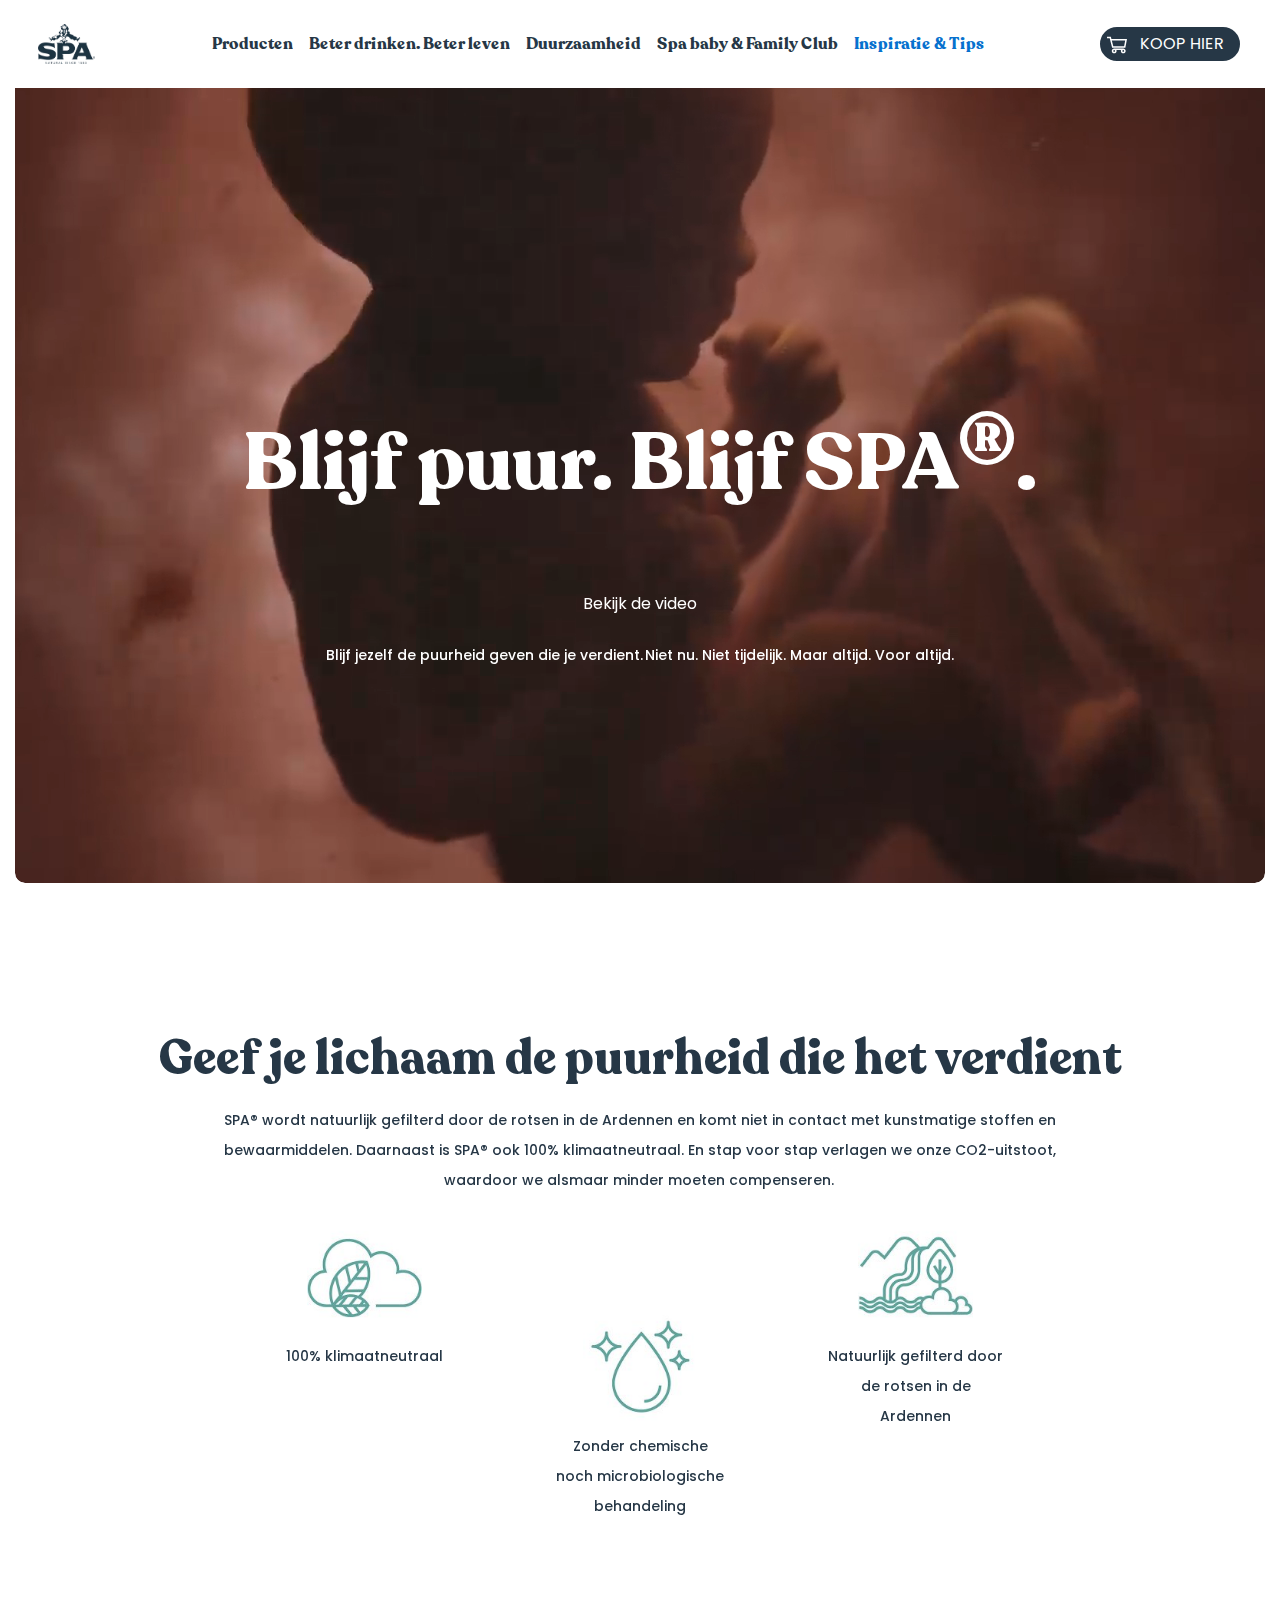
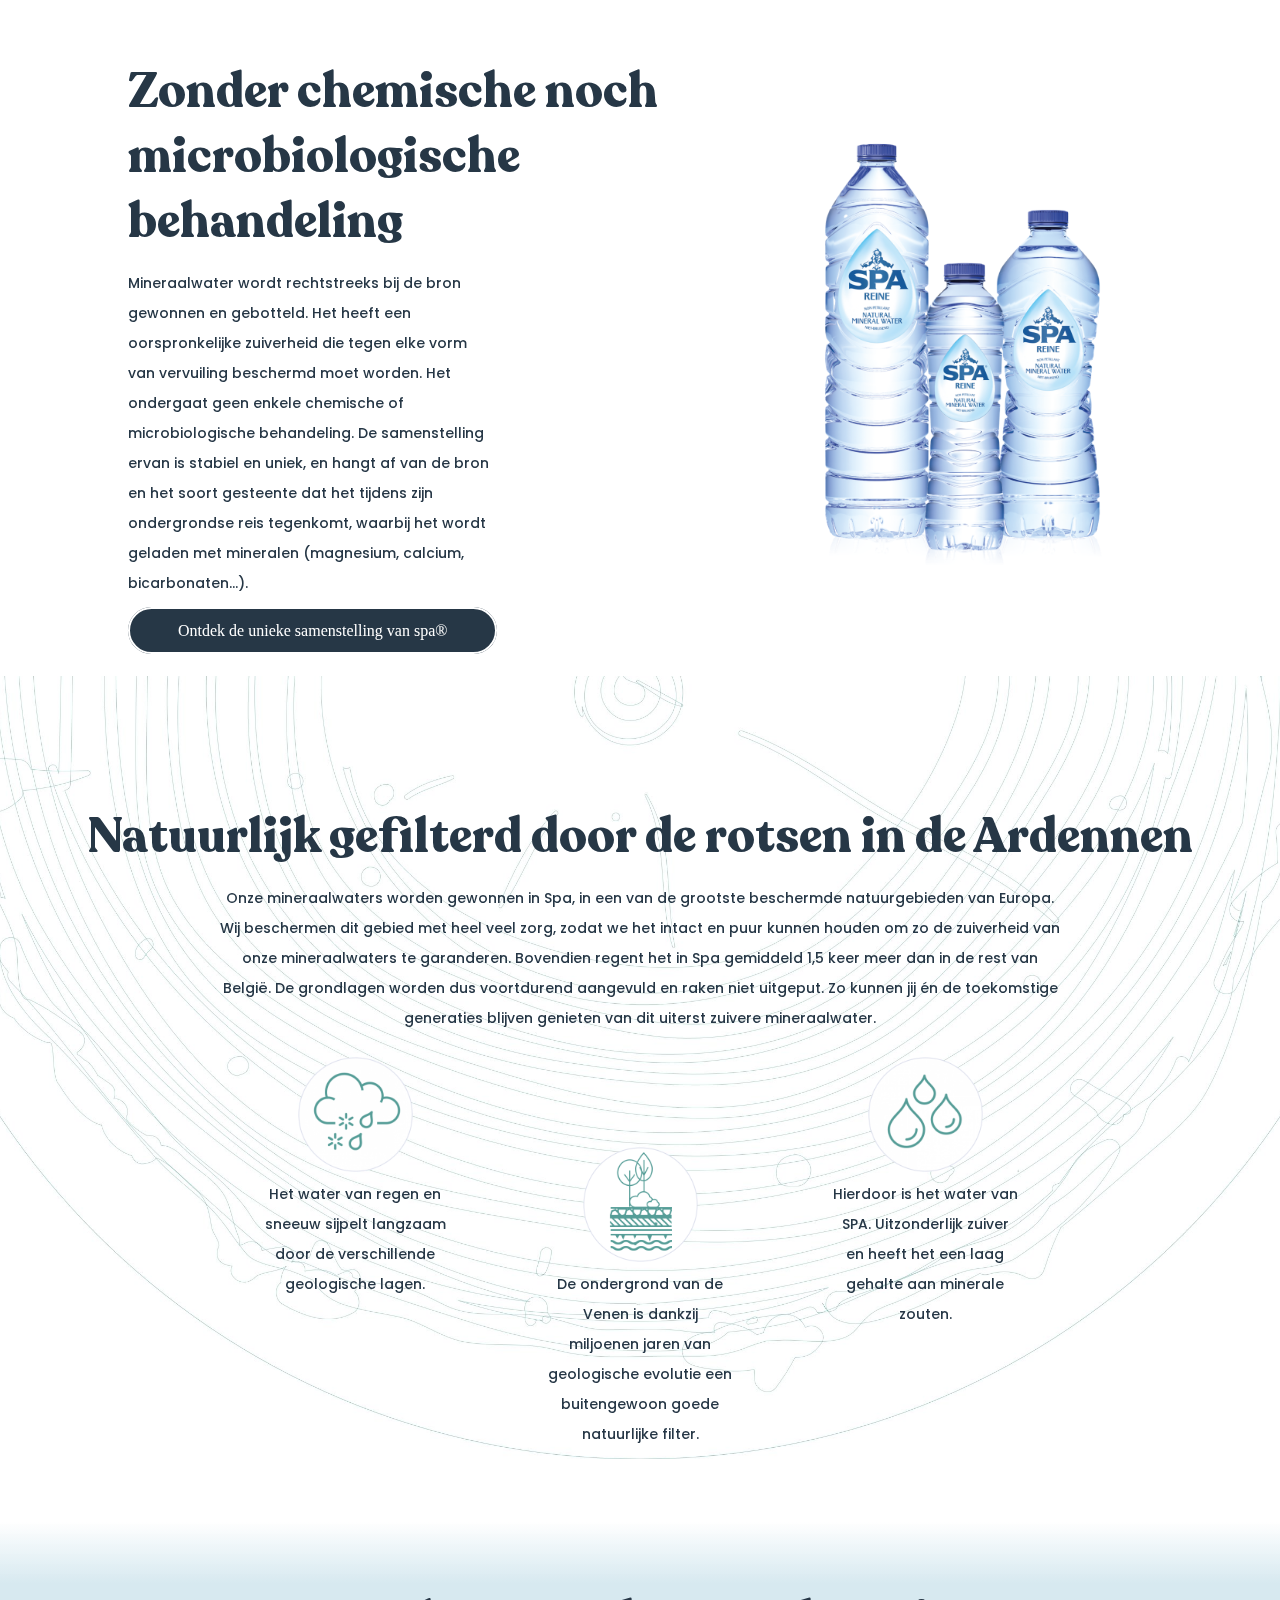
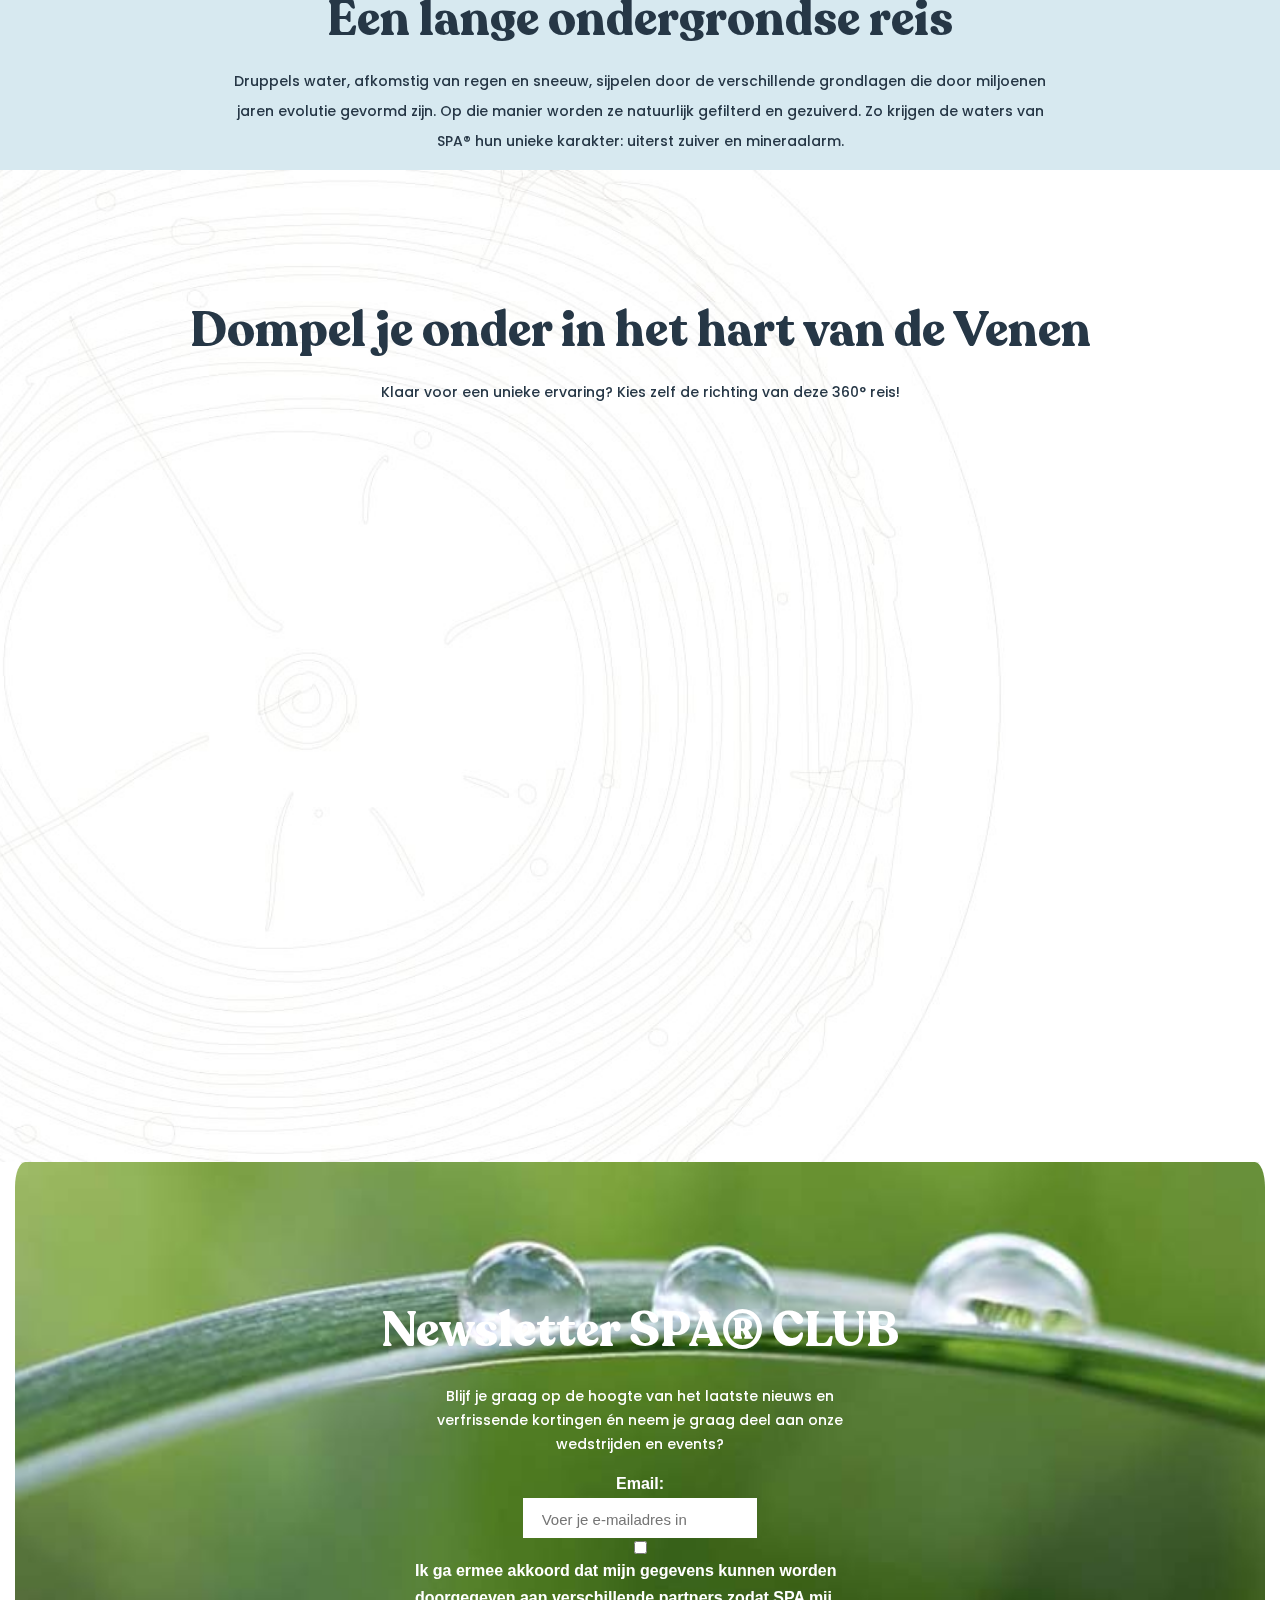
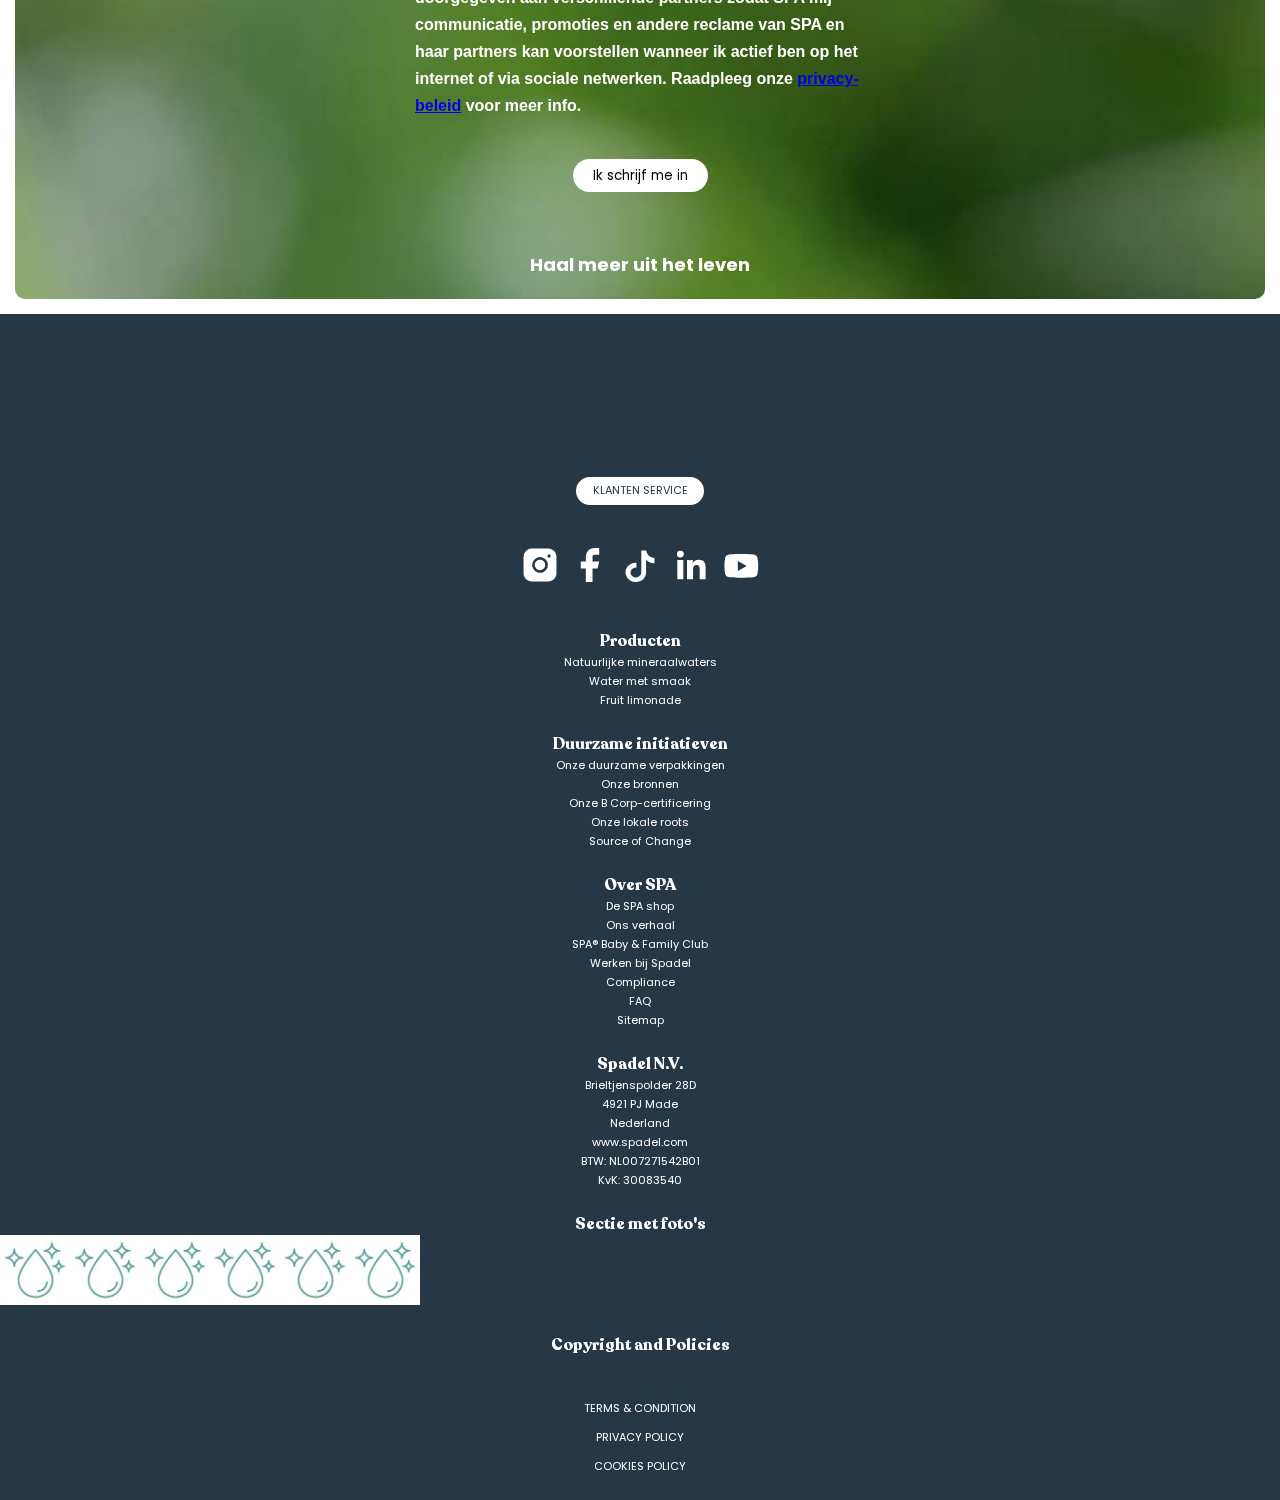
==== inspiratie.html @ 1fb6c821 "vxv" ====
<!DOCTYPE html>
<html lang="nl">
  <head>
    <meta charset="UTF-8" />
    <meta name="author" content="Randi Berkelaar" />
    <meta name="viewport" content="width=device-width, initial-scale=1" />
    <title>Spa Inspiratie pagina</title>
    <link href="styles/style.css" rel="stylesheet" />
    <link rel="icon" type="image/svg+xml" href="images/favicon.svg" />
  </head>
  <body>
    <header>
      <!-- het logo -->
      <a href="#">
        <img
          src="images/spa-logo-black-redux-share.png"
          alt="Welkom op de Inspiratie pagina"
        />
      </a>
      <!-- het menu -->
      <nav>
        <button id="menu-toggle" aria-expanded="false">
          <img src="images/Hamburger_icon.svg.png" alt="Menu knop" />
        </button>
        <ul>
          <li><a href="natuurlijke-mineraal-waters.html">Producten</a></li>
          <li><a href="#">Beter drinken. Beter leven</a></li>
          <li><a href="#">Duurzaamheid</a></li>
          <li><a href="#">Spa baby & Family Club</a></li>
          <li><a aria-current="page" href="#">Inspiratie & Tips</a></li>
        </ul>
      </nav>
      <!-- button koop hier -->
      <a href="#">KOOP HIER</a>
    </header>
    <main>
      <!-- hero sectie met video -->
      <!-- chatgpt:"Kun je een hero-sectie maken in HTML met een video op de
      achtergrond, inclusief een titel, een beschrijving en een call-to-action
      knop?" -->
      <section class="hero">
        <div class="hero-content">
          <h1>Blijf puur. Blijf SPA<sup>®</sup>.</h1>
          <p>
            Blijf jezelf de puurheid geven die je verdient. Niet nu. Niet
            tijdelijk. Maar altijd. Voor altijd.
          </p>
          <a href="#meer" class="cta-button">Bekijk de video</a>
        </div>
        <!-- Video met poster fallback -->
        <video
          autoplay
          muted
          loop
          class="background-video"
          poster="images/fallback-image.jpg"
          width="1920"
          height="1080"
        >
          <source src="images/header-desktop-6s-hol.mp4" type="video/mp4" />
          Je browser ondersteunt geen video.
        </video>
        <!-- Picture als fallback wanneer video niet werkt -->
        <picture class="background-image">
          <img
            src="images/team-sanne.jpg"
            alt="Achtergrondafbeelding voor SPA"
          />
        </picture>
      </section>
      <!-- Eerste sectie met 3 figures -->
      <section>
        <h2>Geef je lichaam de puurheid die het verdient</h2>
        <p>
          SPA® wordt natuurlijk gefilterd door de rotsen in de Ardennen en komt
          niet in contact met kunstmatige stoffen en bewaarmiddelen. Daarnaast
          is SPA® ook 100% klimaatneutraal. En stap voor stap verlagen we onze
          CO2-uitstoot, waardoor we alsmaar minder moeten compenseren. ​
        </p>
        <div class="figure-container">
          <figure>
            <a href="#">
              <img src="images/plantwolk.jpeg" alt="100% klimaatneutraal" />
            </a>
            <figcaption>100% klimaatneutraal</figcaption>
          </figure>
          <figure>
            <a href="#Samenstelling-Spa-Water">
              <img
                src="images/druppel.jpeg"
                alt="Zonder chemische noch microbiologische behandeling"
              />
            </a>
            <figcaption>
              Zonder chemische noch microbiologische behandeling
            </figcaption>
          </figure>
          <figure>
            <a href="#Filtereren-informatie">
              <img
                src="images/IETS.jpeg"
                alt="Natuurlijk gefilterd door de rotsen in de Ardennen"
              />
            </a>
            <figcaption>
              Natuurlijk gefilterd door de rotsen in de Ardennen
            </figcaption>
          </figure>
        </div>
      </section>
      <!-- sectie met flesjes spa -->
      <section id="Samenstelling-Spa-Water">
        <article>
          <h2>Zonder chemische noch microbiologische behandeling</h2>
          <p>
            Mineraalwater wordt rechtstreeks bij de bron gewonnen en gebotteld.
            Het heeft een oorspronkelijke zuiverheid die tegen elke vorm van
            vervuiling beschermd moet worden. Het ondergaat geen enkele
            chemische of microbiologische behandeling. De samenstelling ervan is
            stabiel en uniek, en hangt af van de bron en het soort gesteente dat
            het tijdens zijn ondergrondse reis tegenkomt, waarbij het wordt
            geladen met mineralen (magnesium, calcium, bicarbonaten...).
          </p>
          <a>Ontdek de unieke samenstelling van spa®</a>
        </article>
        <img src="images/flesjes.png" alt="3 flesjes spa mineraal water" />
      </section>
      <section id="Filtereren-informatie">
        <h2>Natuurlijk gefilterd door de rotsen in de Ardennen</h2>
        <p>
          Onze mineraalwaters worden gewonnen in Spa, in een van de grootste
          beschermde natuurgebieden van Europa. Wij beschermen dit gebied met
          heel veel zorg, zodat we het intact en puur kunnen houden om zo de
          zuiverheid van onze mineraalwaters te garanderen. Bovendien regent het
          in Spa gemiddeld 1,5 keer meer dan in de rest van België. De
          grondlagen worden dus voortdurend aangevuld en raken niet uitgeput. Zo
          kunnen jij én de toekomstige generaties blijven genieten van dit
          uiterst zuivere mineraalwater.
        </p>
        <div class="figure-container">
          <figure>
            <img
              src="images/rain_62321d090c0c994c8aad468a1794463a.png"
              alt="Het water van regen en sneeuw sijpelt langzaam door de verschillende geologische lagen."
            />
            <figcaption>
              Het water van regen en sneeuw sijpelt langzaam door de
              verschillende geologische lagen.
            </figcaption>
          </figure>
          <figure>
            <img
              src="images/fagnes_62321d090c0c994c8aad468a1794463a.png"
              alt="De ondergrond van de Venen is dankzij miljoenen jaren van geologische evolutie een buitengewoon goede natuurlijke filter."
            />
            <figcaption>
              De ondergrond van de Venen is dankzij miljoenen jaren van
              geologische evolutie een buitengewoon goede natuurlijke filter.
            </figcaption>
          </figure>
          <figure>
            <img
              src="images/3druppels.png"
              alt="Uitzonderlijk zuiver mineraalwater"
            />
            <figcaption>
              Hierdoor is het water van SPA. Uitzonderlijk zuiver en heeft het
              een laag gehalte aan minerale zouten.
            </figcaption>
          </figure>
        </div>
      </section>
      <!-- lange sectie door de grond -->
      <section>
        <h2>Een lange ondergrondse reis</h2>
        <p>
          Druppels water, afkomstig van regen en sneeuw, sijpelen door de
          verschillende grondlagen die door miljoenen jaren evolutie gevormd
          zijn. Op die manier worden ze natuurlijk gefilterd en gezuiverd. Zo
          krijgen de waters van SPA® hun unieke karakter: uiterst zuiver en
          mineraalarm.
        </p>
      </section>
      <!-- youtube video sectie -->
      <section>
        <h2>Dompel je onder in het hart van de Venen</h2>
        <p>
          Klaar voor een unieke ervaring? Kies zelf de richting van deze 360°
          reis!
        </p>
        <figure>
          <iframe
            width="560"
            height="315"
            src="https://www.youtube.com/embed/DFwaYFNHWhY"
            title="YouTube video player"
            frameborder="0"
            allow="accelerometer; autoplay; clipboard-write; encrypted-media; gyroscope; picture-in-picture"
            allowfullscreen
          >
          </iframe>
        </figure>
      </section>
      <!-- aanmeld formulier sectie -->
      <section>
        <h2>Newsletter SPA® CLUB</h2>
        <p>
          Blijf je graag op de hoogte van het laatste nieuws en verfrissende
          kortingen én neem je graag deel aan onze wedstrijden en events?
        </p>
        <!-- ik heb deze code in chatgpt gezet met de error:Error: The value of the for attribute of the label element must be the ID of a non-hidden form control. -->
        <label for="email">Email:</label>
        <input type="email" id="email" placeholder="Voer je e-mailadres in" />
        <input type="checkbox" id="subscribe" name="subscribe" />
        <label for="subscribe">
          Ik ga ermee akkoord dat mijn gegevens kunnen worden doorgegeven aan
          verschillende partners zodat SPA mij communicatie, promoties en andere
          reclame van SPA en haar partners kan voorstellen wanneer ik actief ben
          op het internet of via sociale netwerken. Raadpleeg onze
          <a href="privacy-policy-link">privacy-beleid</a> voor meer info.
        </label>
        <button>Ik schrijf me in</button>
        <p>Haal meer uit het leven</p>
      </section>
    </main>
    <footer>
      <a href="">KLANTEN SERVICE</a>
      <nav>
        <ul>
          <li>
            <a href=""
              ><svg
                xmlns="http://www.w3.org/2000/svg"
                fill="none"
                viewBox="0 0 19 19"
              >
                <path
                  fill="currentColor"
                  fill-rule="evenodd"
                  d="M12.629 3.25h-6.25a3.125 3.125 0 0 0-3.125 3.125v6.25c0 1.726 1.399 3.125 3.125 3.125h6.25c1.726 0 3.125-1.4 3.125-3.125v-6.25c0-1.726-1.4-3.125-3.125-3.125ZM9.822 7.496a1.999 1.999 0 1 0-.586 3.954 1.999 1.999 0 0 0 .586-3.954ZM8.147 6.81a3.001 3.001 0 1 1 2.764 5.328A3.001 3.001 0 0 1 8.147 6.81Zm4.794-1.394a.648.648 0 0 0 0 1.295h.007a.648.648 0 0 0 0-1.295h-.007Z"
                  clip-rule="evenodd"
                ></path></svg
            ></a>
          </li>
          <li>
            <a href=""
              ><svg
                xmlns="http://www.w3.org/2000/svg"
                fill="none"
                viewBox="0 0 19 19"
              >
                <path
                  fill="currentColor"
                  d="M13 3h-1.91c-.843 0-1.652.342-2.249.952a3.286 3.286 0 0 0-.932 2.298V8.2H6v2.6h1.91V16h2.544v-5.2h1.91L13 8.2h-2.546V6.25c0-.172.068-.338.187-.46a.63.63 0 0 1 .45-.19H13V3Z"
                ></path></svg
            ></a>
          </li>
          <li>
            <a href=""
              ><svg
                xmlns="http://www.w3.org/2000/svg"
                fill="none"
                viewBox="0 0 19 19"
              >
                <path
                  fill="currentColor"
                  d="M11.832 4c.343 1.652 1.392 2.598 3.167 2.856V8.84c-1.302.07-2.326-.39-3.178-1.416v4.901a3.52 3.52 0 0 1-.996 2.454 4.006 4.006 0 0 1-2.497 1.196 4.112 4.112 0 0 1-2.712-.677 3.64 3.64 0 0 1-1.527-2.2c-.525-2.224 1.34-4.408 3.767-4.41.093 0 .187.017.288.026v1.743c-.193.017-.382.022-.566.053a2.019 2.019 0 0 0-1.262.71 1.773 1.773 0 0 0-.394 1.326c.055.473.302.909.69 1.217a2.08 2.08 0 0 0 1.395.44c1.083-.04 1.956-.821 1.97-1.811.023-1.71.02-3.421.024-5.132v-3.26L11.831 4Z"
                ></path></svg
            ></a>
          </li>
          <li>
            <a href=""
              ><svg
                xmlns="http://www.w3.org/2000/svg"
                fill="none"
                viewBox="0 0 19 19"
              >
                <g fill="currentColor" clip-path="url(#a)">
                  <path
                    d="M10.575 8.639c.114-.145.21-.291.328-.416.452-.476 1.02-.712 1.667-.752.495-.04.992.032 1.456.21.637.256 1.023.74 1.232 1.382.178.548.23 1.115.234 1.685.007 1.367.004 2.735.004 4.103 0 .146 0 .147-.141.147h-2.027c-.144 0-.145 0-.145-.143 0-1.3 0-2.601-.005-3.902a2.262 2.262 0 0 0-.143-.817c-.134-.342-.374-.558-.738-.622a1.51 1.51 0 0 0-.948.115c-.354.175-.529.489-.598.858-.054.279-.082.562-.085.847-.008 1.172 0 2.346 0 3.52 0 .143 0 .144-.143.144H8.506c-.134 0-.135 0-.135-.131v-7.09c0-.099.024-.136.13-.132.65.005 1.298.005 1.947 0 .103 0 .13.034.13.132-.006.254 0 .509 0 .764-.008.029-.005.06-.003.098ZM6.975 11.332v3.51c0 .155 0 .156-.152.156H4.808c-.1 0-.131-.027-.131-.131.002-2.367.002-4.734 0-7.1 0-.104.031-.131.13-.131.672.003 1.344 0 2.016 0 .15 0 .15 0 .15.148l.002 3.548ZM5.828 6.673a1.33 1.33 0 0 1-1.226-.829 1.34 1.34 0 0 1 .971-1.818 1.329 1.329 0 0 1 1.367.564c.147.22.226.477.227.74.004.775-.611 1.337-1.34 1.343Z"
                  ></path>
                </g>
                <defs>
                  <clipPath id="a">
                    <path
                      fill="currentColor"
                      d="M0 0h11v11H0z"
                      transform="translate(4.5 4)"
                    ></path>
                  </clipPath>
                </defs></svg
            ></a>
          </li>
          <li>
            <a href=""
              ><svg
                xmlns="http://www.w3.org/2000/svg"
                fill="none"
                viewBox="0 0 19 19"
              >
                <path
                  fill="currentColor"
                  fill-rule="evenodd"
                  d="M15.738 6.01c.199.204.34.458.41.735.184 1.026.274 2.067.268 3.11a16.917 16.917 0 0 1-.269 3.062 1.622 1.622 0 0 1-1.131 1.166c-1.004.269-5.017.269-5.017.269s-4.013 0-5.017-.269a1.623 1.623 0 0 1-1.131-1.12 16.919 16.919 0 0 1-.269-3.109 16.916 16.916 0 0 1 .269-3.086 1.622 1.622 0 0 1 1.131-1.166C5.986 5.333 10 5.333 10 5.333s4.013 0 5.017.245c.274.078.524.227.722.432Zm-3.696 3.844-3.354 1.908V7.947l3.354 1.907Z"
                  clip-rule="evenodd"
                ></path></svg
            ></a>
          </li>
        </ul>
      </nav>
      <nav>
        <h3>Producten</h3>
        <ul>
          <li><a href="">Natuurlijke mineraalwaters</a></li>
          <li><a href="">Water met smaak</a></li>
          <li><a href="">Fruit limonade</a></li>
        </ul>
      </nav>
      <nav>
        <h3>Duurzame initiatieven</h3>
        <ul>
          <li><a href="">Onze duurzame verpakkingen</a></li>
          <li><a href="">Onze bronnen</a></li>
          <li><a href="">Onze B Corp-certificering</a></li>
          <li><a href="">Onze lokale roots</a></li>
          <li><a href="">Source of Change</a></li>
        </ul>
      </nav>
      <nav>
        <h3>Over SPA</h3>
        <ul>
          <li><a href="">De SPA shop</a></li>
          <li><a href="">Ons verhaal</a></li>
          <li><a href="">SPA® Baby & Family Club</a></li>
          <li><a href="">Werken bij Spadel</a></li>
          <li><a href="">Compliance</a></li>
          <li><a href="">FAQ</a></li>
          <li><a href="">Sitemap</a></li>
        </ul>
      </nav>
      <nav>
        <h3>Spadel N.V.</h3>
        <ul>
          <li><a href="">Brieltjenspolder 28D</a></li>
          <li><a href="">4921 PJ Made</a></li>
          <li><a href="">Nederland</a></li>
          <li><a href="">www.spadel.com</a></li>
          <li><a href="">BTW: NL007271542B01</a></li>
          <li><a href="">KvK: 30083540</a></li>
        </ul>
      </nav>
      <!-- eerste witte sectie met foto's -->
      <section>
        <h3>Sectie met foto's</h3>
        <nav>
          <ul>
            <li>
              <a href=""><img src="images/druppel.jpeg" alt="" /></a>
            </li>
            <li>
              <a href=""><img src="images/druppel.jpeg" alt="" /></a>
            </li>
            <li>
              <a href=""><img src="images/druppel.jpeg" alt="" /></a>
            </li>
            <li>
              <a href=""><img src="images/druppel.jpeg" alt="" /></a>
            </li>
            <li>
              <a href=""><img src="images/druppel.jpeg" alt="" /></a>
            </li>
            <li>
              <a href=""><img src="images/druppel.jpeg" alt="" /></a>
            </li>
          </ul>
        </nav>
      </section>
      <!-- copyright sectie -->
      <!-- chatgpt:"Kun je een eenvoudige footer-sectie maken voor copyrightinformatie, inclusief links naar de algemene voorwaarden, het privacybeleid en het cookiebeleid?" -->
      <section>
        <h3>Copyright and Policies</h3>
        <small>
          &copy; SPA 2024
          <a href="https://www.jouwwebsite.nl" title="Ga naar de website"></a>

          <a href="https://www.jouwwebsite.nl/privacy" title="Privacybeleid"
            >TERMS & CONDITION</a
          >
          <a
            href="https://www.jouwwebsite.nl/algemene-voorwaarden"
            title="Algemene voorwaarden"
            >PRIVACY POLICY</a
          >
          <a
            href="https://www.jouwwebsite.nl/algemene-voorwaarden"
            title="Algemene voorwaarden"
            >COOKIES POLICY</a
          >
        </small>
      </section>
    </footer>
    <script defer src="scripts/script.js"></script>
  </body>
</html>
---- styles/style.css ----
@import url('https://fonts.googleapis.com/css2?family=Poppins:wght@100;500&display=swap');

/* chatgpt:"Kun je een voorbeeld geven van een @font-face CSS-regel voor het inladen van een lettertype genaamd 'Recoleta' vanuit een woff2-bestand?" */
@font-face {
  font-family: 'Recoleta';
  src: url('../fonts/Recoleta-Bold.woff2') format('woff');
  font-weight: normal;
  font-style: normal;
}
    
*, *::after, *::before {
  box-sizing:border-box;  
}

button:not(disabled) {
  cursor:pointer;
}

/*********************/
/* CUSTOM PROPERTIES */
/*********************/
:root {
  --standaard-lichte-achtergrond:#fff;
  --secundaire-donkere-achtergrond:#263746;

  --standaard-donkere-tekst-kleur:#263746;
  --secundaire-lichte-tekst-kleur:#fff;

  --standaard-button-kleur: #263746;
  --standaard-button-accent-kleur: #fff;
}



/********************/
/* ALGEMENE STIJLEN */
/********************/
body {
  margin:0;
  background-color:var(--standaard-lichte-achtergrond);
  overflow-x: hidden;
  color:var(--standaard-donkere-tekst-kleur);
}


/******************************************************/
/* styling voor de small-screen versie van de website */
/******************************************************/
/* jouw code */


/* headings */
h1 {
  color: var(--secundaire-lichte-tekst-kleur);
  font-size: 2.125rem;
  font-family: 'Recoleta', sans-serif;
}

h2 {
  color: var(--standaard-donkere-tekst-kleur);
  font-size: 2.125rem;
  font-family: 'Recoleta', sans-serif;
  margin: 0;
  text-align: left;
}

h3 {
  color: var(--secundaire-lichte-tekst-kleur);
  font-size: 1rem;
  font-family: 'Recoleta', sans-serif;
  margin: 0;
}

/* body tekst */
p {
  font-size: 0.875em;
  font-family: "Poppins", sans-serif;
  font-weight: 500;
  font-style: normal;
  line-height: 2.142857142857143;
  text-align: left;
}

/* secties */
main section {
  display: flex;
  align-items: center;
  flex-direction: column;
  text-align: center;
  padding: 10% 3% 0 3%;
}

/* secties met 3 figures */
/* chatgpt:"Hoe kan ik een sectie met drie figuren in CSS opmaken waarbij de tekst en afbeelding gecentreerd zijn, en de tekst onder de afbeelding staat?" */
figure {
  justify-content: center;/* Horizontaal centreren */
  align-items: center;/* Verticaal centreren */
  flex-direction: column;/* Stapelt items verticaal (voor figcaption en img) */
  height: 100%;/* Als je wilt dat de figuur de volledige hoogte krijgt */
  text-align: center;/* Zorgt ervoor dat tekst gecentreerd is */
  font-family: "Poppins", sans-serif;
  font-weight: 500;
  font-style: normal;
}

figcaption {
  max-width: 185px;
  font-size: .875em;
  line-height: 2.142857142857143;
}

/* Geef je lichaam de puurheid die het verdient */
main section:nth-of-type(2) {
  text-align: left;
}

/* sectie met fles spa  */
main section:nth-of-type(3) {
  text-align: left;
  padding-bottom: 2%;
}

/* spa water foto */
main section:nth-of-type(3) img {
  width: 450px;
  max-width: 100%;
  order: -1;
  overflow-x: hidden;
}

/* samenstelling button */
main section:nth-of-type(3) a {
  /* font-family: "Poppins", sans-serif; */
  border-radius: 30px;
  border: 2px solid #fff;
  color: var(--standaard-lichte-achtergrond);
  line-height: 38px;
  padding: .8em 0;

  padding-left: 3em;
  max-width: 100%;
  padding-right: 3em;
  background-color: var(--standaard-button-kleur);

  -webkit-text-decoration: none;
  text-decoration: none;
}

main section:nth-of-type(3) a:hover {
  cursor: pointer;
  background-color: var(--standaard-button-accent-kleur);
  border: 2px solid var(--standaard-button-kleur);
  color: var(--standaard-button-kleur);
}

/* Natuurlijk gefilterd door de rotsen in de Ardennen */
main section:nth-of-type(4) {
  background-image: url('../images/back-voyage_eea4e34a800277d6a0b277089f368451.jpeg');
  background-size: cover;
  background-position: center;
  background-repeat: no-repeat;
}

/* een lange ondergrondse reis */
main section:nth-of-type(5) {
  background: linear-gradient(180deg, rgba(125, 185, 232, 0) 0, rgba(198, 224, 238, 0) 20%, #d7e9f0 40%);
}

/* formulier sectie */
/* chatgpt:"Kun je een CSS-stijl maken voor de zevende sectie van een formulier met een achtergrondafbeelding, afgeronde hoeken en een gekleurde tekst?" */
main section:nth-of-type(7) {
  color: var(--secundaire-lichte-tekst-kleur);
  line-height: 1.692307692307692;
  background-image: url(../images/newsletter-mob.jpg);
  background-size: cover;
  background-repeat: no-repeat;
  border-radius: 25px;
  border-left: 15px solid var(--standaard-button-accent-kleur);
  border-right: 15px solid var(--standaard-button-accent-kleur);
  border-bottom: 15px solid var(--standaard-button-accent-kleur);
}

main section:nth-of-type(7) h2 {
  color: var(--secundaire-lichte-tekst-kleur);
  text-align: center;
}

main section:nth-of-type(7) p {
  text-align: center;
  line-height: 1.692307692307692;
}

/* haal meer uit het leven */
main section:nth-of-type(7) p:last-of-type {
  font-size: 1.125rem;
  font-weight: bold;
}

/* vul email in inputveld */
input:first-of-type {
  width: 90%;
  padding: 4px 19px 0;
  background: var(--secundaire-lichte-tekst-kleur);
  border: 0;
  outline: 0;
  min-height: 40px;
  font-family: PoppinsMedium,arial,sans-serif;
  font-size: 15px;
  font-size: .9375rem;
  line-height: 1.666666666666667;
}

/* label tekst */
label {
  font-family: PoppinsMedium,arial,sans-serif;
  font-weight: bold;
  text-align: left;
  max-width: 285px;
}

/* ik schrijf me in button */ 
/* chatgpt:"Kun je me een CSS-stijl geven voor een inschrijfknop die netjes gecentreerd is, een ronde vorm heeft en gebruikmaakt van het lettertype 'Poppins'?" */
button {
  display: inline-flex;
  justify-content: center;/* Horizontaal centreren */
  align-items: center;/* Verticaal centreren */
  width: auto;/* Automatische breedte zodat de knop niet te beperkt is */
  padding: 0.5em 1.5em;/* Padding om ruimte binnen de knop toe te voegen */
  margin-top: 3em;
  margin-bottom: 3em;
  border-radius: 25px;/* Ronde hoeken */
  font-family: "Poppins", sans-serif;
  text-align: center;
  column-gap: 0.25em;/* Ruimte tussen tekst en eventuele iconen */
  
  background-color: var(--secundaire-lichte-tekst-kleur);/* Witte achtergrondkleur */
  color: black;
  border: none;
  
  text-decoration: none;/* Verwijder onderlijning */
  -webkit-text-decoration: none;/* Verwijder onderlijning in Safari */
}

button:hover {
  color: var(--standaard-button-accent-kleur);
  background-color: var(--standaard-button-kleur);
}

/* youtube video sectie achtergrond */
main section:nth-of-type(6) {
  background-image: url('../images/back-360vid_d36e070eea94d75c69dd35b683a3cd26.jpeg');
  background-size: cover;
  background-position: center;
  background-repeat: no-repeat;
  padding-bottom: 5%;
}

/* chatgpt:op mijn mobiele scherm heb ik nu overflow omdat die video te groot is hoe pas ik hem aan voor klein scherm */
main section:nth-of-type(6) figure {
  position: relative;/* Zorgt ervoor dat de container de juiste positie heeft */
  width: 100%;/* Laat de container de volle breedte van de sectie innemen */
  padding-top: 56.25%;/* Dit zorgt voor een aspect ratio van 16:9 (56.25% = 9/16 * 100) */
  overflow: hidden;/* Voorkomt dat de video buiten de container steekt */
  border-radius: 15px;
  margin: 0 auto;/* Centreert de container horizontaal */
}

/* youtube video */
iframe {
  position: absolute;/* Hiermee positioneer je de video binnen de container */
  top: 0;/* Plaatst de video bovenaan de container */
  left: 0;/* Plaatst de video links in de container */
  width: 100%;/* Laat de video de volle breedte van de container innemen */
  height: 100%;/* Laat de video de volle hoogte van de container innemen */
  border-radius: 15px;/* Zorgt voor afgeronde hoeken van de video */
}



/*************/
/* DE HEADER */
/*************/
/* https: //codepen.io/Berkeloeroe/pen/BagEamP ||| Met aanpassingen van chatgpt */
header {
  min-height: 4em;
  height: 88px;
  padding: 0 3%;
  background-color: var(--standaard-lichte-achtergrond);
  line-height: 1;

  display: flex;
  justify-content: space-between;
  align-items: center;

  position: sticky;
  top: 0;
  z-index: 10000000000;
}

/* Voor kleine schermen */
@media (max-width: 65em) {
  header {
    justify-content: space-between;
  }

  /* Logo aan de linkerkant */
  header>a:first-of-type {
    margin-right: auto;/* Zorgt ervoor dat het logo helemaal links staat */
  }

  /* Koop hier link helemaal rechts */
  header>a:last-of-type {
    order: 1;
    margin-right: 1em;/* Zet de "Koop hier" link rechts */
  }

  header nav {
    order: 2;/* Zet de hamburger menu knop rechts van de "Koop hier" link */
  }
}

header a {
  padding: .5em 0;
  color: var(--general-color);
  text-decoration: none;
}

/* huidige pagina link */
a[aria-current="page"] {
  color: #0671CE;
}

/********/
/* LOGO */
/********/
header>a:first-of-type {
  display: grid;
  grid-template-columns: min-content min-content;
  grid-gap: .25em;
  align-items: center;
  font-weight: bold;
}

header>a:first-of-type img {
  height: 40px;
  z-index: 100001;
}

/* button van de docent */
header>a:last-of-type {
    width: 2.5em;
    height: 2.35em;
    display: flex;
    align-items: center;
    background-color: var(--standaard-button-kleur);
    color: var(--standaard-button-accent-kleur);
    border: 2px solid var(--standaard-button-accent-kleur);
    padding-left: 2.1em;
    overflow: hidden;
    border-radius: 1.25em;
  
    background-image: url("../images/shopping-cart-outline-svgrepo-com.svg");
    background-size: 1.25em 1.25em;
    background-repeat: no-repeat;
    background-position: .45em .5em;

    font-family: "Poppins", sans-serif;
    z-index: 100008;
}

header>a:last-of-type:hover {
  background-color: var(--standaard-button-accent-kleur);
  color: var(--standaard-button-kleur);
  border: 2px solid var(--standaard-button-kleur);
  background-image: url("../images/shopping-cart-outline-svgrepo-com\ \(2\).svg");

}

@media (width>40em) {
  header>a:last-of-type {
    width: auto;
    padding: 0 1em 0 2.5em;
  }
}

header>a:last-of-type img {
  width: auto;
  height: 2em;
}

/************/
/* HET MENU */
/************/

/***************/
/* MENU BUTTON */
/***************/
header nav button {
  padding: .5em;
  display: flex;
  align-items: center;
  gap: .25em;
  appearance: none;
  background-color: transparent;
  border: none;
  border-radius: .25em;
  font: inherit;
  text-align: center;
  color: var(--standaard-button-kleur);
  position: relative;
  z-index: 100002;
}

header nav button img {
  height: 1em;
}

nav.toonMenu button {
  content: url("https://assets.codepen.io/274456/ui-icon-cross.svg");
  background-color: var(--standaard-button-kleur);
}

/* deze weet ik niet meer wat hier mee was dus staat uit */
/* nav.toonMenu button img {
  content: url("https://assets.codepen.io/274456/ui-icon-cross.svg");
} */

/*******************/
/* LIJST MET LINKS */
/*******************/
header nav ul {
  margin: 0;
  padding: 6em 1em 0;
  list-style: none;
  display: flex;
  flex-direction: column;
  flex-wrap: wrap;
  align-content: start;
  background: var(--standaard-lichte-achtergrond);
  position: fixed;
  inset: 0;
  translate: -100%;
  z-index: 100000;
}

nav.toonMenu ul {
  translate: 0%;
}

/* deze weet ik niet meer wat hier mee was dus staat uit */
/* nav li {
   flex-basis: 9em;
  flex-grow: 1; 
} */

/************************/
/* EEN LINK IN DE LIJST */
/************************/
header nav a {
  display: flex;
  justify-content: left;
  align-items: center;
  white-space: nowrap;
  height: 4em;
  font-size: 1.25em;
  font-family: 'Recoleta', sans-serif;
}

header nav a img {
  width: auto;
  height: 2em;
}

header nav a.active {
  font-weight: bold;
}

/****************************************************************/
/* styling voor de header als de browser minimaal 38em breed is */
/****************************************************************/
@media (min-width: 65em) {
  header nav {
    order: 0;
  }

  header nav button {
    display: none;
  }

  header nav ul {
    position: static;
    translate: none;
    background: none;
    padding: 0;
    justify-content: center;
    flex-direction: row;
    gap: 1em;
  }

  header nav li {
    flex-basis: auto;
    /* flex-grow: 0; */
  }

  header nav a {
    /* padding: 0.5em 1em; */
    text-align: center;
    white-space: nowrap;
    font-size: 16px;
    /* Voorkom afbreken van tekst */
  }

  header>a:last-of-type {
    flex-direction: column;
  }
}

/****************************************************************/
/* styling voor de header als de browser minimaal 57em breed is */
/****************************************************************/
@media (min-width: 54em) {

  header>a:last-of-type,
  nav a {
    flex-direction: row;
  }
}



/****************************************************************/
/* hero sectie */
/****************************************************************/

.hero {
  margin-top: -90px;
  position: relative;
  height: 100vh;/* Volledige hoogte van het venster */
  overflow: hidden;
  border-radius: 25px 25px 25px 25px;
  border-left: 15px solid var(--standaard-lichte-achtergrond);
  border-right: 15px solid var(--standaard-lichte-achtergrond);
  border-bottom: 15px solid var(--standaard-lichte-achtergrond);
  border-top: 15px solid var(--standaard-lichte-achtergrond);
}

/* Hero-content stijlen */
.hero-content {
  display: flex;
  flex-direction: column;
  position: relative;
  z-index: 1;
  text-align: center;
  color: var(--secundaire-lichte-tekst-kleur);
  top: 50%;
  transform: translateY(-50%);
}

.hero-content h1 {
  order: 1;
  font-size: 2.25rem;
}

.hero-content p {
  order: 3;
  font-size: .875rem;
}

.hero-content .cta-button {
  order: 2;
  margin-top: 10px;
  padding: 10px 20px;
  color: var(--secundaire-lichte-tekst-kleur);
  border: none;
  border-radius: 5px;
  font-size: 1rem;
  cursor: pointer;
  transition: background-color 0.3s ease;
}

/* Video-element */
.background-video {
  position: absolute;
  top: 50%;
  left: 50%;
  width: 100%;
  object-fit: cover;
  transform: translate(-50%, -50%);
  z-index: -1;
}

/* Fallback-afbeelding vult de hele sectie */
.background-image {
  display: none;
  position: absolute;
  top: 0;
  left: 0;
  width: 100%;
  height: 100%;
  object-fit: cover;/* Zorgt ervoor dat de afbeelding de hele sectie vult */
  object-position: center;/* Centreer de afbeelding */
  z-index: -1;
}

/* Class voor wanneer video niet beschikbaar is */
.no-video .background-video {
  display: none;
}

.no-video .background-image {
  display: block;
}

/* Toegankelijkheid en responsiviteit */
button#disable-video {
  margin-top: 15px;
  padding: 10px 20px;
  background-color: var(--primary-color);
  color: white;
  border: none;
  border-radius: 5px;
  font-size: 1rem;
  cursor: pointer;
  transition: background-color 0.3s ease;
}

button#disable-video:hover {
  background-color: var(--secondary-color);
}

/* Toegankelijkheidslabels */
button#disable-video:focus {
  outline: 2px solid var(--primary-color);
  outline-offset: 4px;
}

/* Verbeterde toegankelijkheid voor tekst */
.hero-content h1,
.hero-content p {
  text-align: center;
  color: var(--secundaire-lichte-tekst-kleur);
}

.hero-content a {
  color: var(--secundaire-lichte-tekst-kleur);
  text-decoration: none;
  font-family: "Poppins", sans-serif;
}

/* Overgangen en visuele feedback */
.hero-content .cta-button,
button#disable-video {
  transition: all 0.3s ease;
}

/* Responsieve typografie */
@media screen and (max-width: 768px) {
  .hero-content h1 {
    font-size: 2.25rem;
  }

  .hero-content p {
    font-size: 0.875rem;
  }
}



/****************************************************************/
/* Footer */
/****************************************************************/

footer {
  display: flex;
  flex-direction: column;
  align-items: center;
  text-align: center;
  padding-top: 10%;
  background-color: var(--secundaire-donkere-achtergrond);
}

/* 2 grote svgs */
footer svg {
  width: 125px;
  padding-bottom: 1em;
}

/* klanten service button */
footer > a:first-of-type {
  display: inline-flex;
  justify-content: center; /* Horizontaal centreren */
  align-items: center; /* Verticaal centreren */
  width: auto; /* Automatische breedte zodat de knop niet te beperkt is */
  padding: 0.5em 1.5em; /* Padding om ruimte binnen de knop toe te voegen */
  margin-top: 3em;
  margin-bottom: 3em;
  border-radius: 25px; /* Ronde hoeken */
  font-family: "Poppins", sans-serif;
  text-align: center;
  column-gap: 0.25em; /* Ruimte tussen tekst en eventuele iconen */

  background-color: var(--standaard-lichte-achtergrond); /* Witte achtergrondkleur */
  color: var(--standaard-donkere-tekst-kleur); /* Kleur van de tekst */
  border: 2px solid var(--standaard-button-kleur); /* Randkleur aanpassen aan de tekstkleur */
  
  text-decoration: none; /* Verwijder onderlijning */
  -webkit-text-decoration: none; /* Verwijder onderlijning in Safari */

}

/* social media links */
footer nav svg {
  width: 50px;
}

/* social medias naast elkaar */
footer nav:first-of-type ul {
  display: flex;
}

footer nav {
  gap: 1em;
}

/* nav a links */
footer a{
  font-family: "Poppins", sans-serif;
  font-size: .6875rem;
  text-decoration: none;
  color: var(--secundaire-lichte-tekst-kleur);
}

footer ul {
  padding: 0;
  margin-top: 0;
  margin-bottom: 1.5em;
  list-style: none;
}

/* onderste witte sectie footer */
footer section {
  width: 100%; /* Breedte van 100% van de footer */
  padding: 0;
  background-color: var(--secundaire-donkere-achtergrond);
}

/* bolletjes weg */
footer section li {
  list-style: none;
}

/* tekst kleur op donkere achtergrond */
footer section a {
  color: var(--secundaire-lichte-tekst-kleur);
} 

/* copyright footer */
small {
  display: flex;
  flex-direction: column;
  text-align: center;
  font-family: "Poppins", sans-serif;
  gap: .9em;
  padding-bottom: 2%;
}

footer img {
  width: 70px;
}


/******************************************************/
/* styling voor de bigga-screen versie van de website */
/******************************************************/
@media screen and (min-width: 1000px) {

    header nav {
        position: relative;/* Zorg ervoor dat de nav relatieve positie heeft */
      }
      
    /* onderlijning animatie op nav links */
    header nav a {
      position: relative;/* Zorg ervoor dat de link relatieve positie heeft */
      padding: 0;/* Voeg wat padding toe aan de link */
      color: var(--standaard-donkere-tekst-kleur);
      text-decoration: none;
      overflow: hidden;/* Zorg ervoor dat de lijn niet buiten de link komt */
    }
  
    header nav a::after {
      content: "";/* Zorg ervoor dat het pseudo-element zichtbaar is */
      position: absolute;
      left: 0;/* Begin aan de linkerkant */
      bottom: 20px;/* Plaats het dichter bij de onderkant van de link (verander deze waarde) */
      height: 2px;/* Dikte van de lijn */
      width: 100%;/* Breedte van de lijn */
      background-color: var(--standaard-donkere-tekst-kleur);/* Kleur van de lijn */
      transform: translateX(-100%);/* Begin buiten het zicht */
      transition: transform 0.3s ease;/* Maak de overgang soepel */
    }
  
    header nav a:hover::after {
      transform: translateX(0);/* Verplaats de lijn naar rechts bij hover */
    }

    .hero-content h1 {
      font-size: 5em;
    }

    h2 {
      font-size: 3rem;
    }

    section p{
      text-align: center;
      max-width: 60em;
      /* font-size: .7rem; */
      font-size: .875em;
    }

    /* spa water foto */
    main section:nth-of-type(3) img {
      width: 750px;
    }

    /* secties met 3 figures */
    .figure-container {
      display: flex;/* Maak de container een flex container */
      justify-content: space-between;/* Zorg ervoor dat er ruimte is tussen de figuren */
      align-items: flex-start;/* Zorg ervoor dat figuren bovenaan uitlijnen */
      flex-wrap: wrap;/* Zorg ervoor dat figuren op nieuwe regels worden geplaatst als er niet genoeg ruimte is */
      gap: 5em;
    }
  
    figure {
      flex: 1;/* Laat elk figure gelijkmatig ruimte innemen */
      margin: 10px;/* Voeg wat ruimte toe tussen de figuren */
      text-align: center;/* Centreer de tekst onder de afbeelding */
    }

    figure:nth-of-type(2) {
      margin-top: 100px;/* Verplaats de tweede figuur naar beneden */
    }
  
    figure img {
      width: 115px;
      max-width: 100%;/* Zorg ervoor dat afbeeldingen responsief zijn */
      height: auto;/* Behoud de verhoudingen van de afbeelding */
    }

    figcaption {
      /* font-size: .7rem; */
      font-size: .875em;
    }

    /* sectie met groot spa flesje */
    main section:nth-of-type(3) {
      display: flex;
      flex-direction: row;
      order: 1;
      padding-left: 10%;
    }

    main section:nth-of-type(3) img {
      width: 50%;  
      order: 1;        
    }
    
    article {
      width: 50%;
      text-align: left;
    }

    article p {
      text-align: left;
      max-width: 65%;
    }

    /* formulier sectie */
    main section:nth-of-type(7) p {
      max-width: 30em;
    }

    /* label tekst */
    label {
      max-width: 450px;
    }

    /* vul email in inputveld */
    input:first-of-type {
      width: 20%;
          
    }

    /* youtube video sectie */
    main section:nth-of-type(6) figure {
            width: 50%;
    }

}

/* Stijlen voor dark mode */
/* @media (prefers-color-scheme: dark) {
  :root {
    --standaard-lichte-achtergrond: #263746;
    --secundaire-donkere-achtergrond: #11181f;
  
    --standaard-donkere-tekst-kleur: #fff;
    --secundaire-lichte-tekst-kleur: #fff;
  
    --standaard-button-kleur: #fff;
    --standaard-button-accent-kleur: #263746;
    }
} */
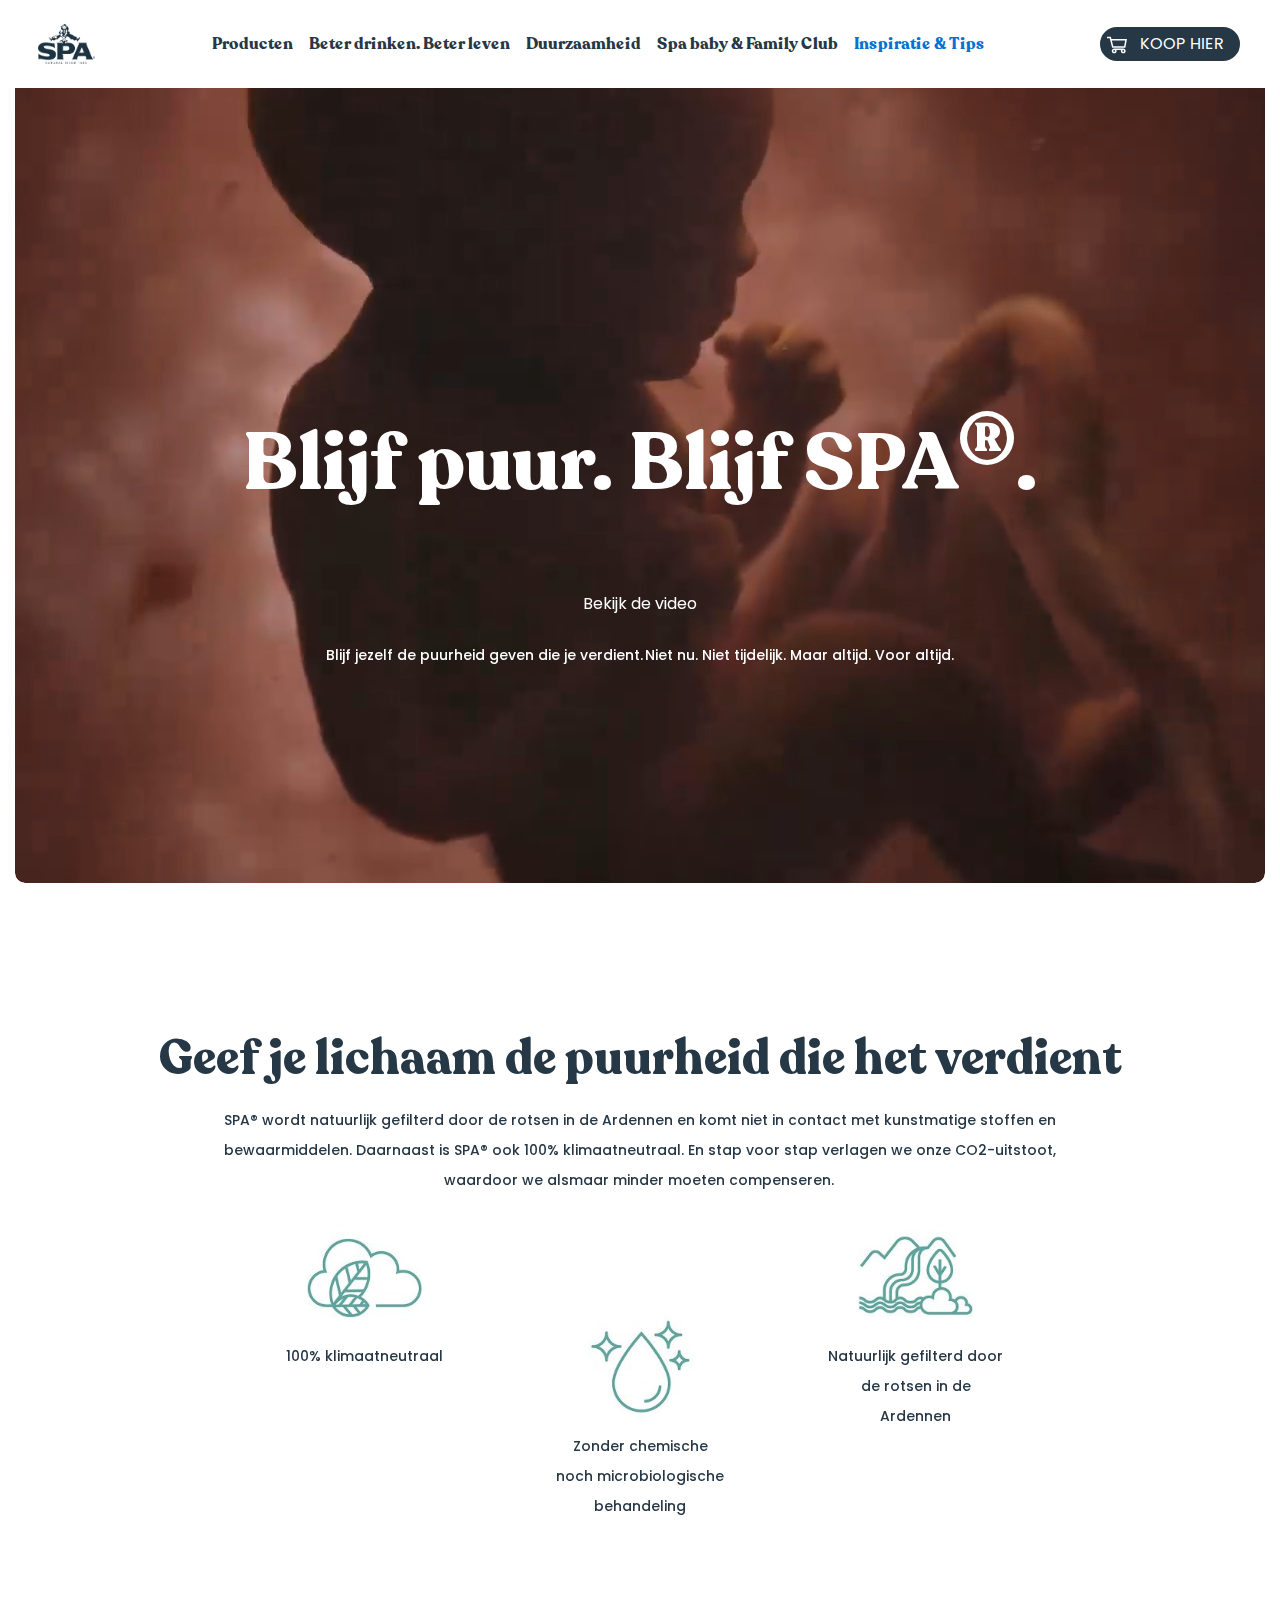
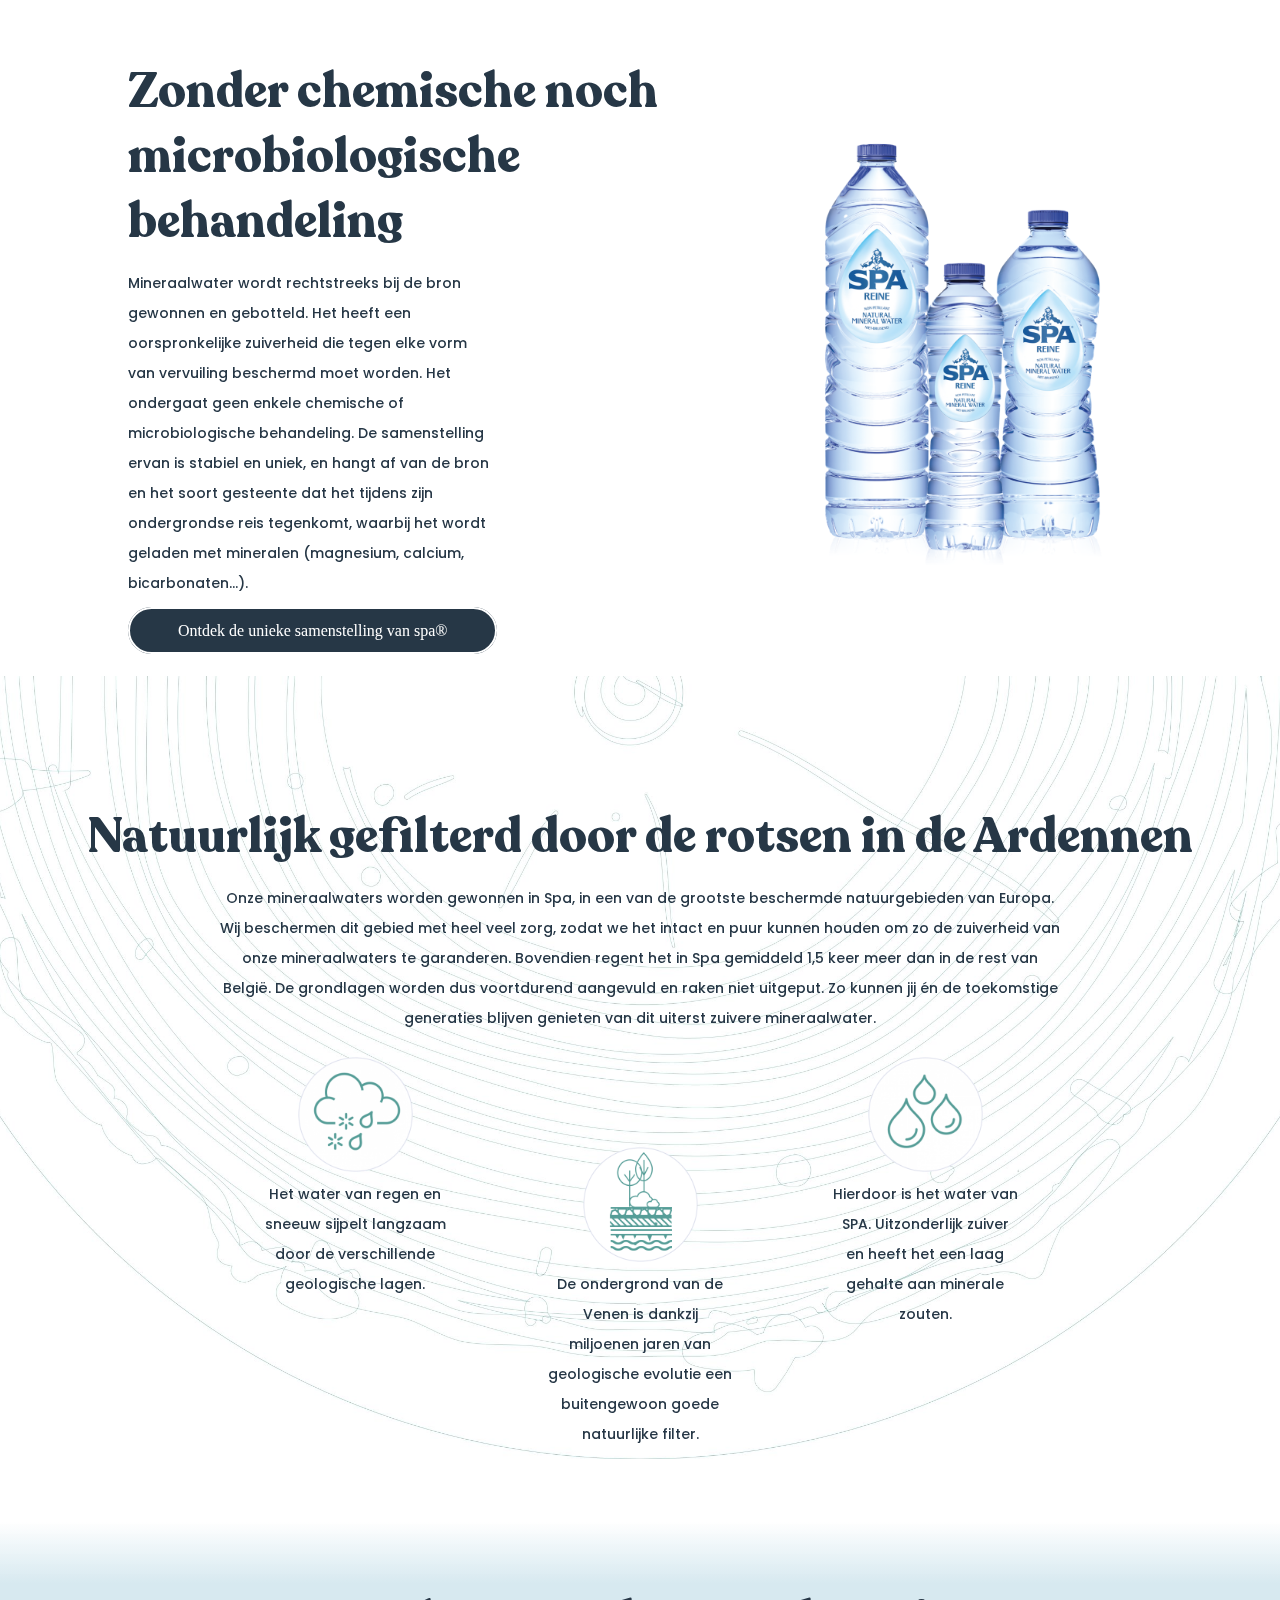
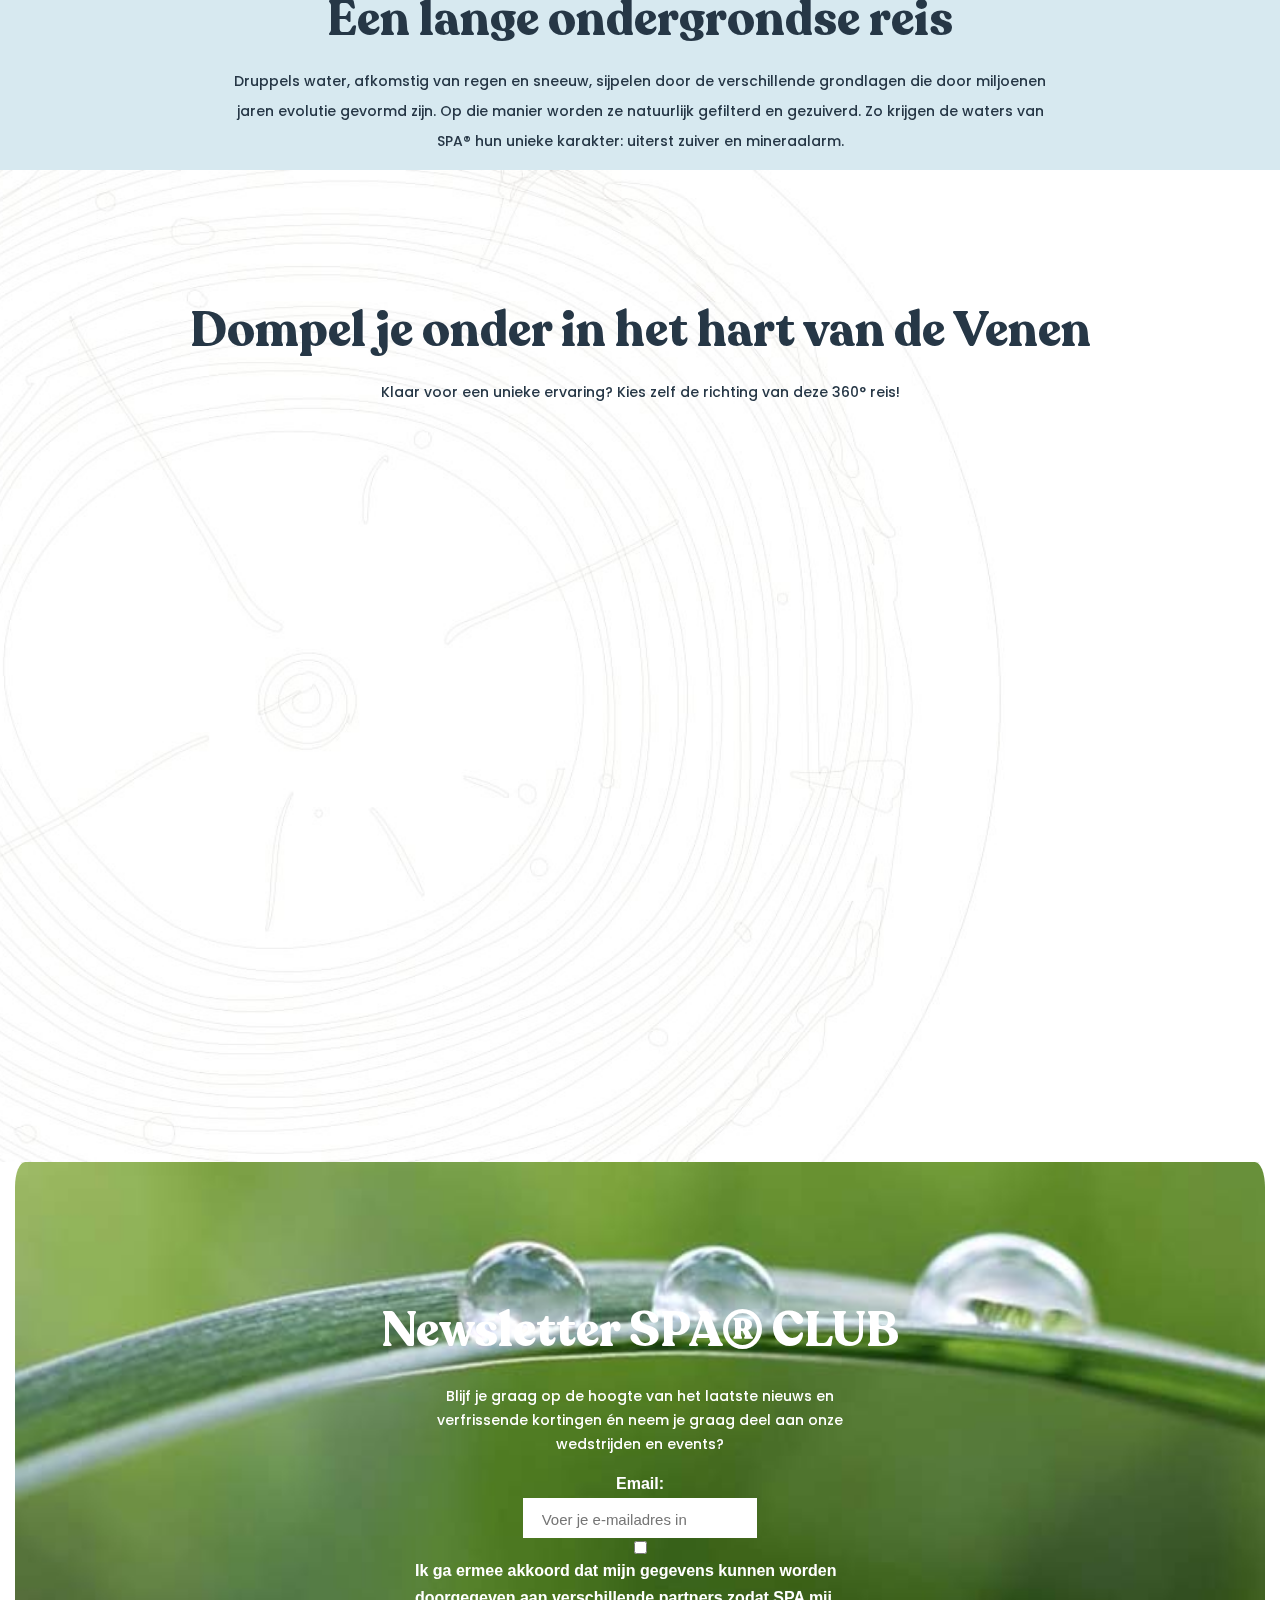
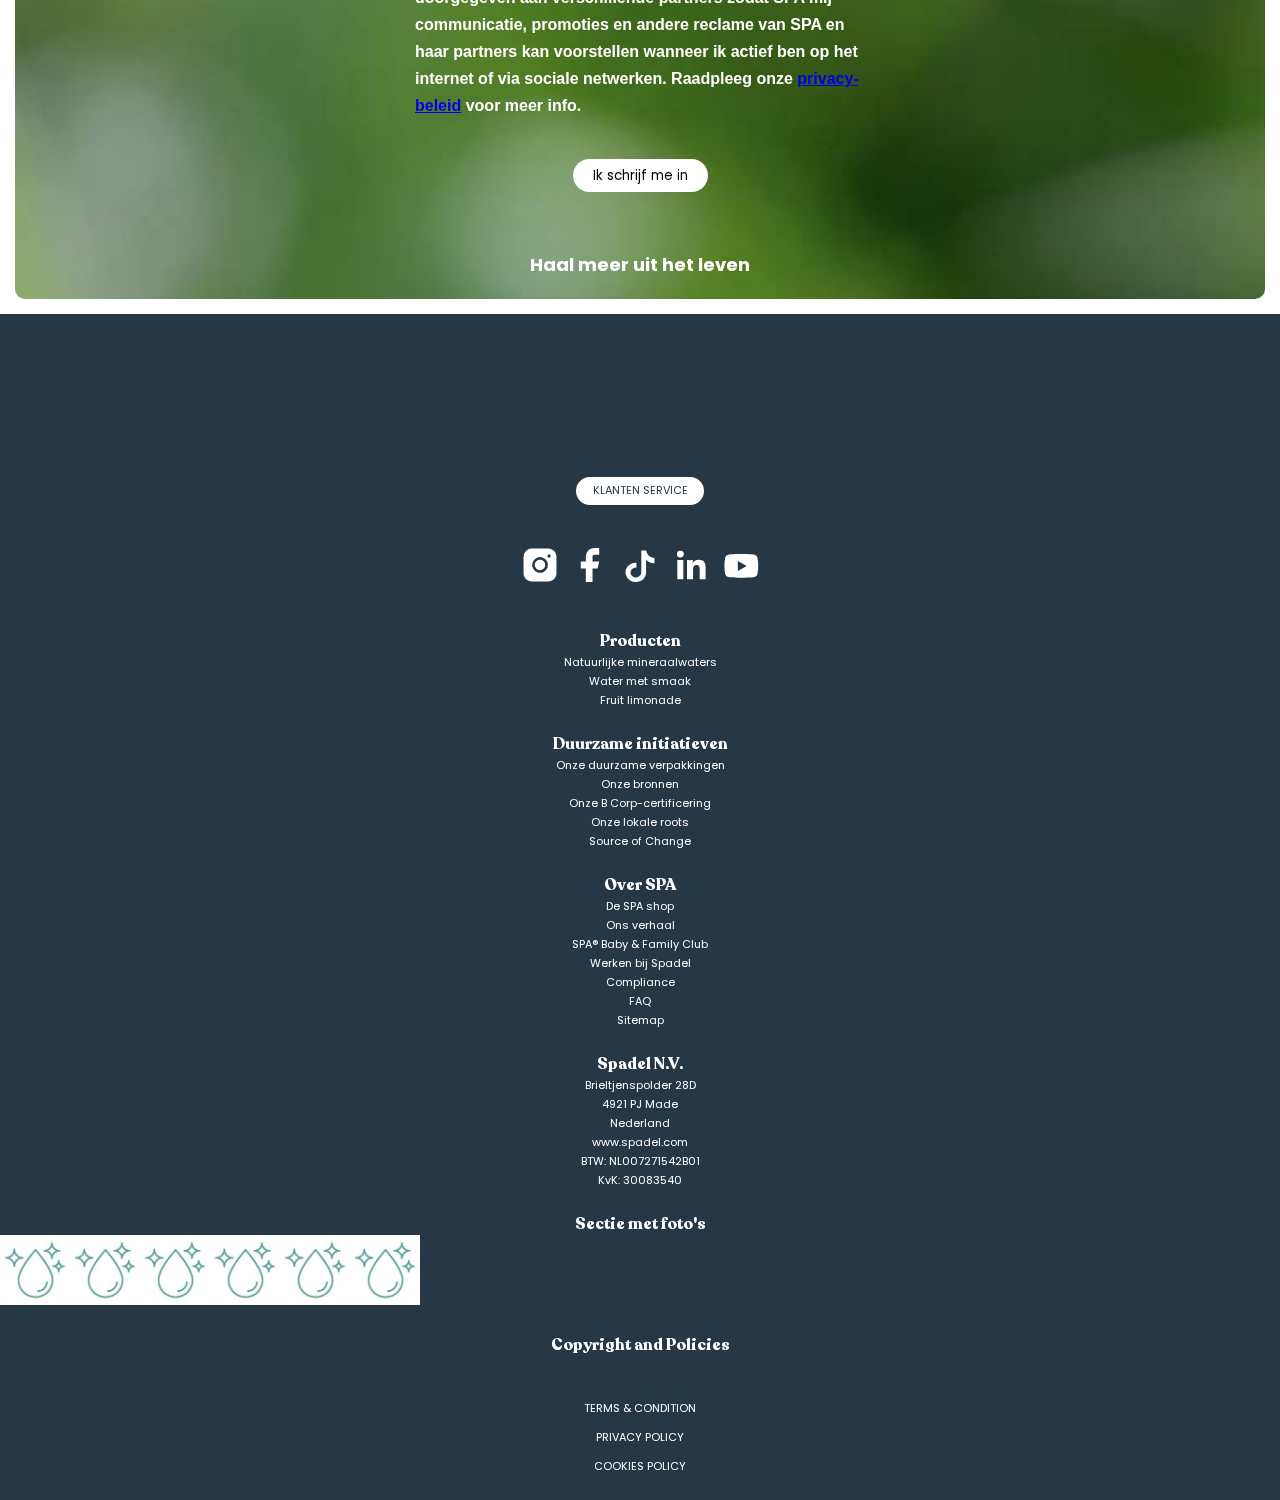
==== commit c490f6e0: "sdds" ====
--- a/inspiratie.html
+++ b/inspiratie.html
@@ -11,7 +11,7 @@
   <body>
     <header>
       <!-- het logo -->
-      <a href="#">
+      <a href="index.html">
         <img
           src="images/spa-logo-black-redux-share.png"
           alt="Welkom op de Inspiratie pagina"
@@ -23,7 +23,7 @@
           <img src="images/Hamburger_icon.svg.png" alt="Menu knop" />
         </button>
         <ul>
-          <li><a href="natuurlijke-mineraal-waters.html">Producten</a></li>
+          <li><a href="#">Producten</a></li>
           <li><a href="#">Beter drinken. Beter leven</a></li>
           <li><a href="#">Duurzaamheid</a></li>
           <li><a href="#">Spa baby & Family Club</a></li>
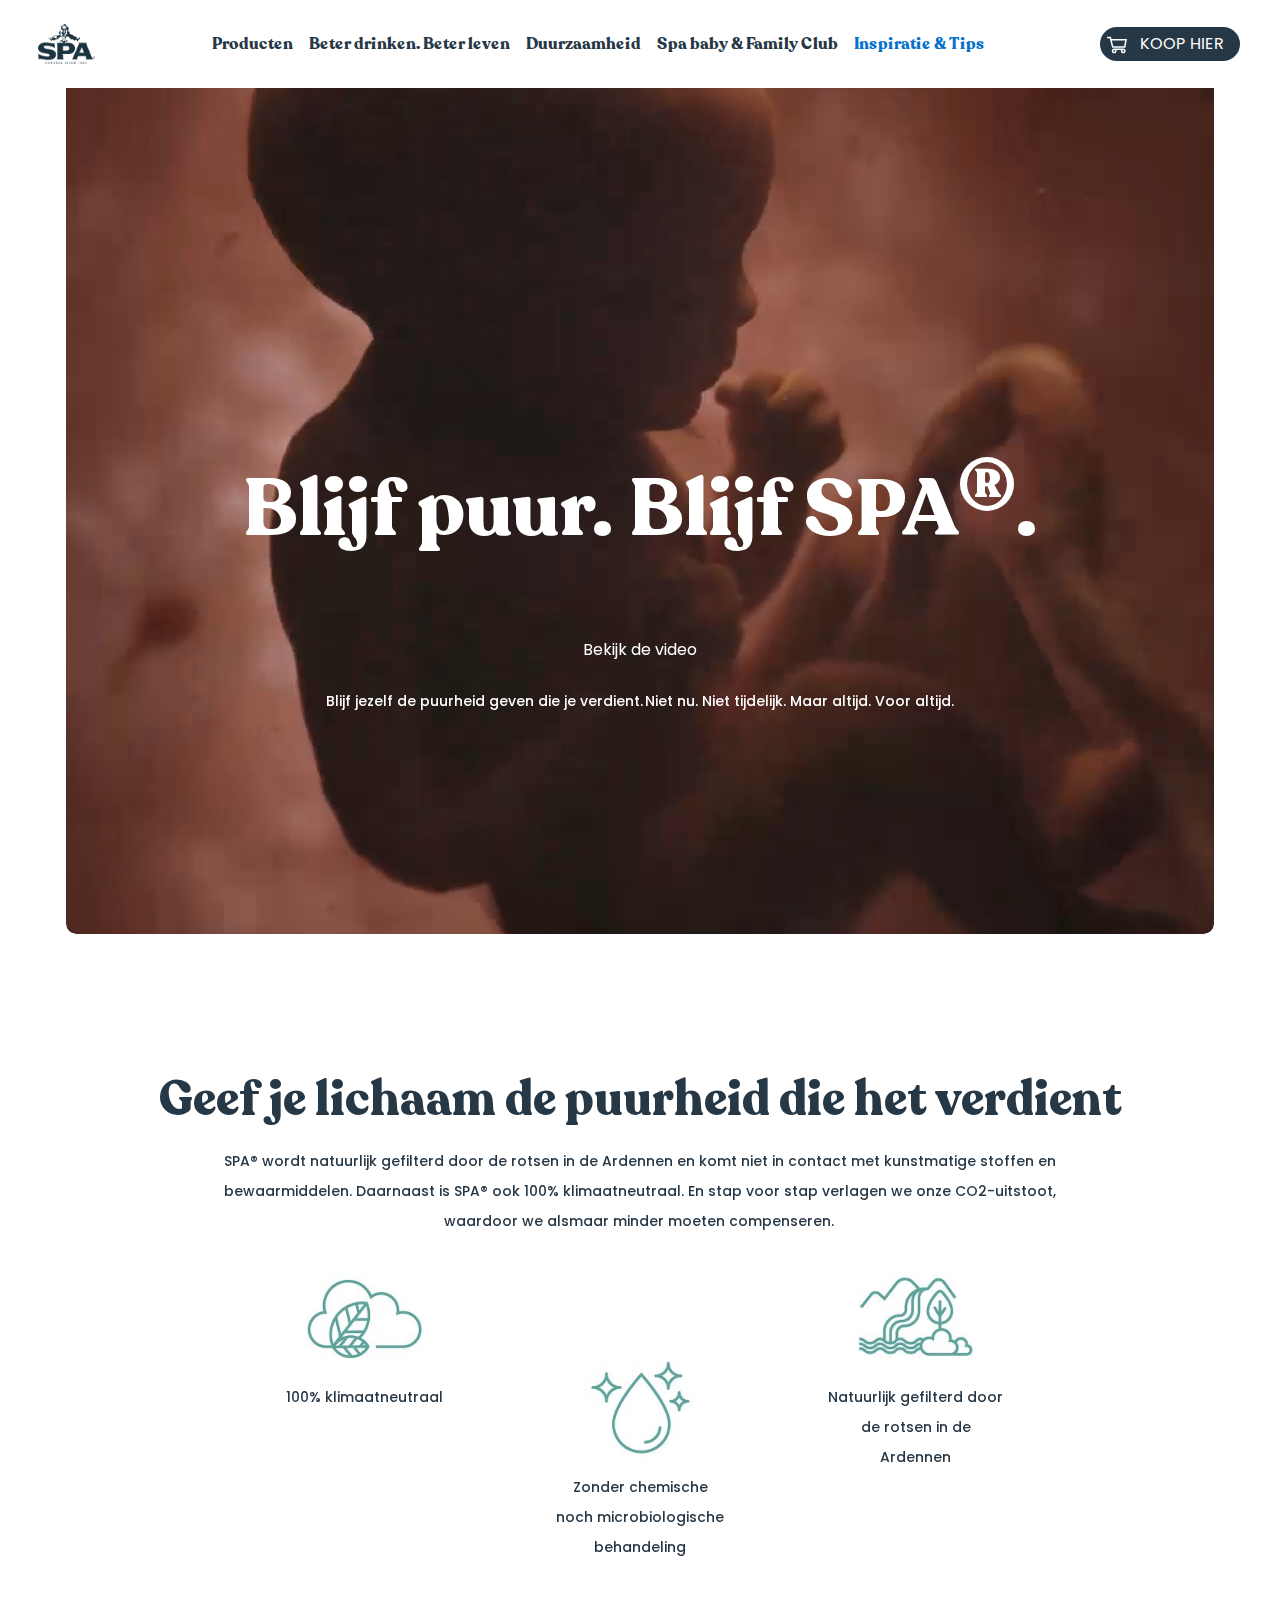
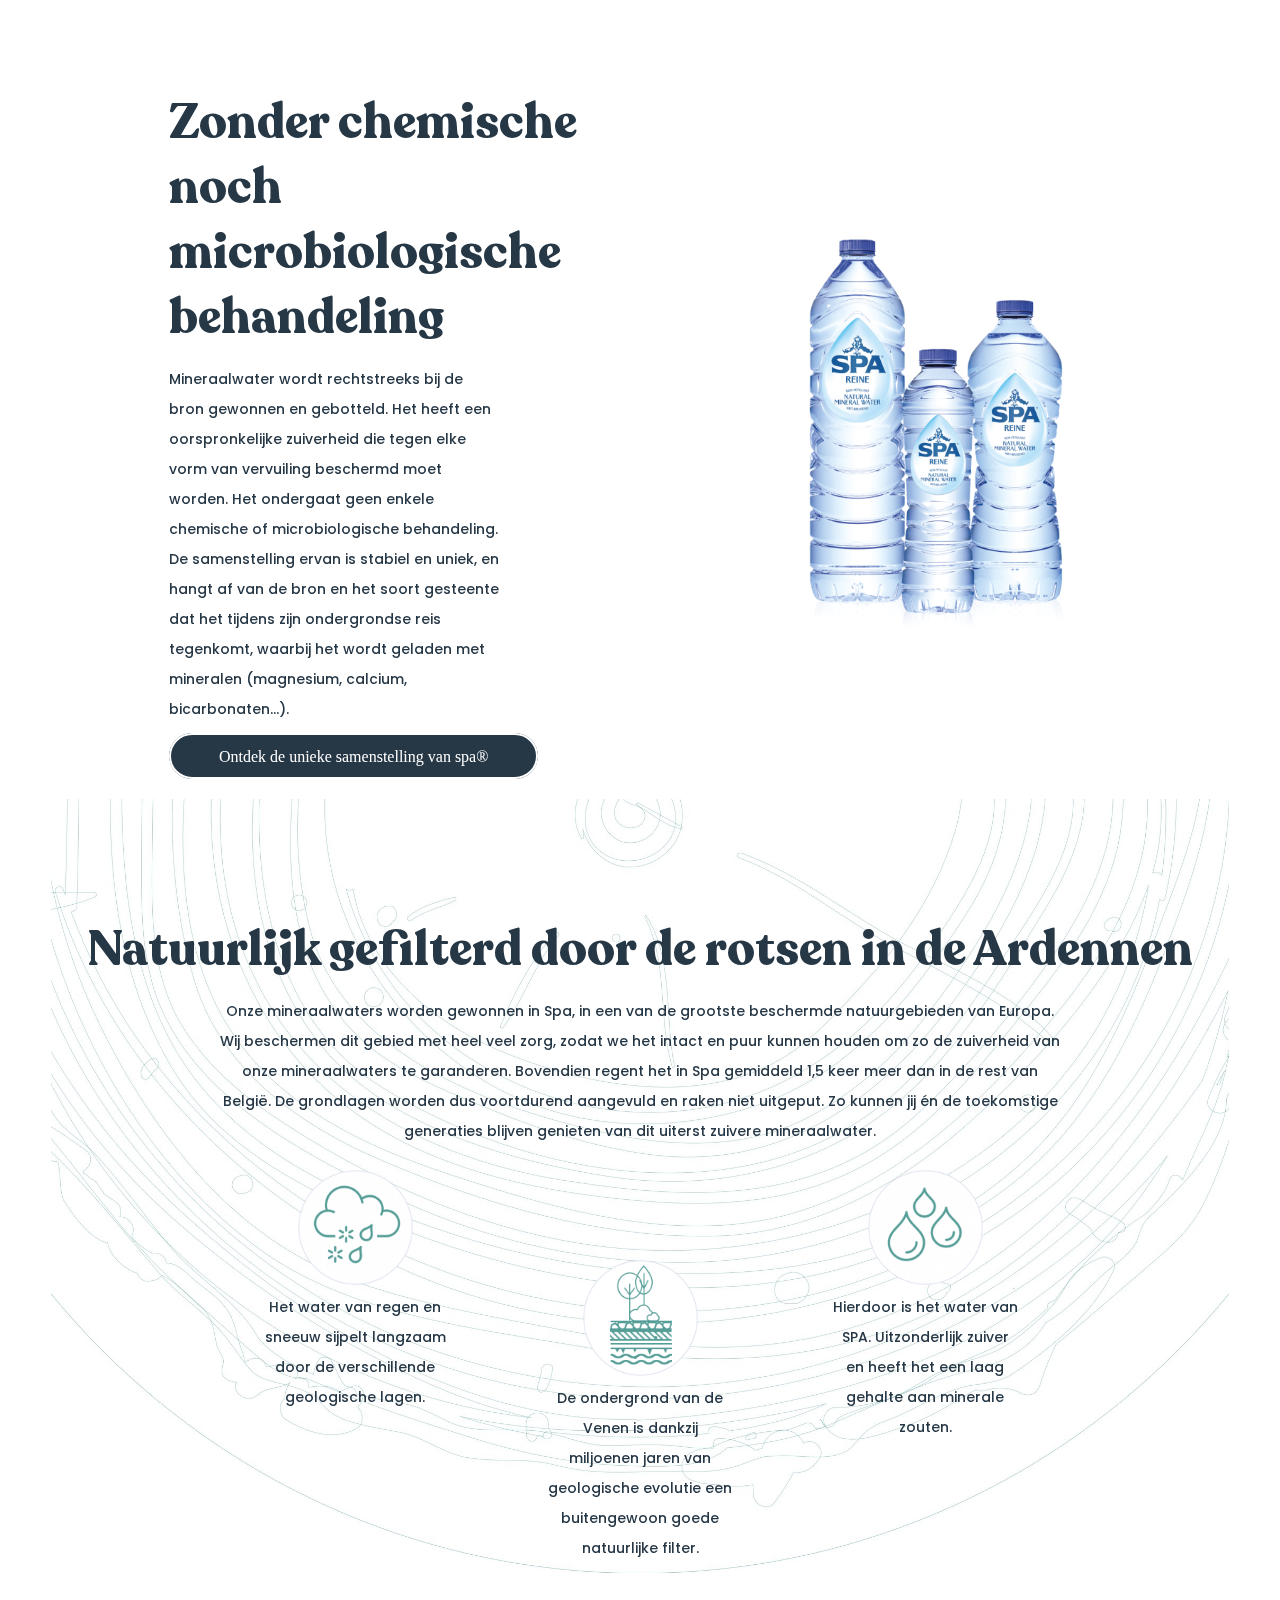
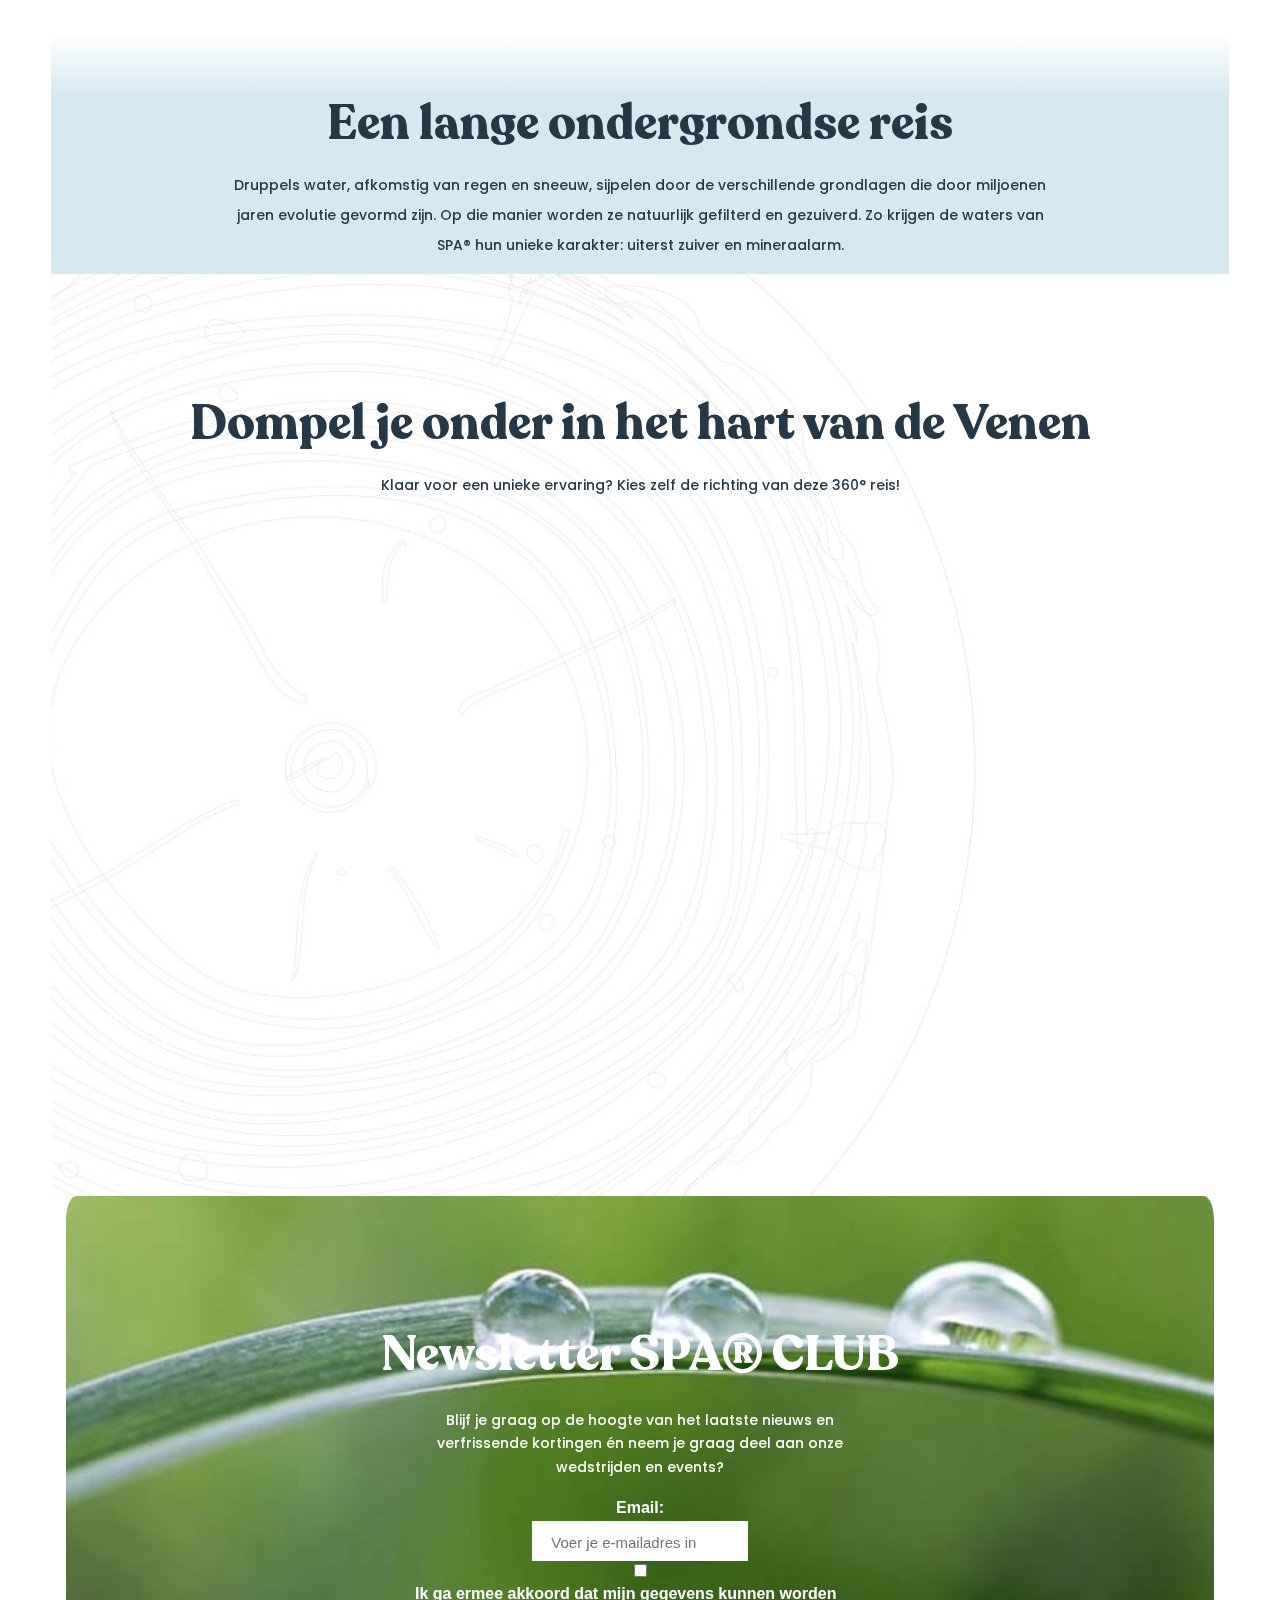
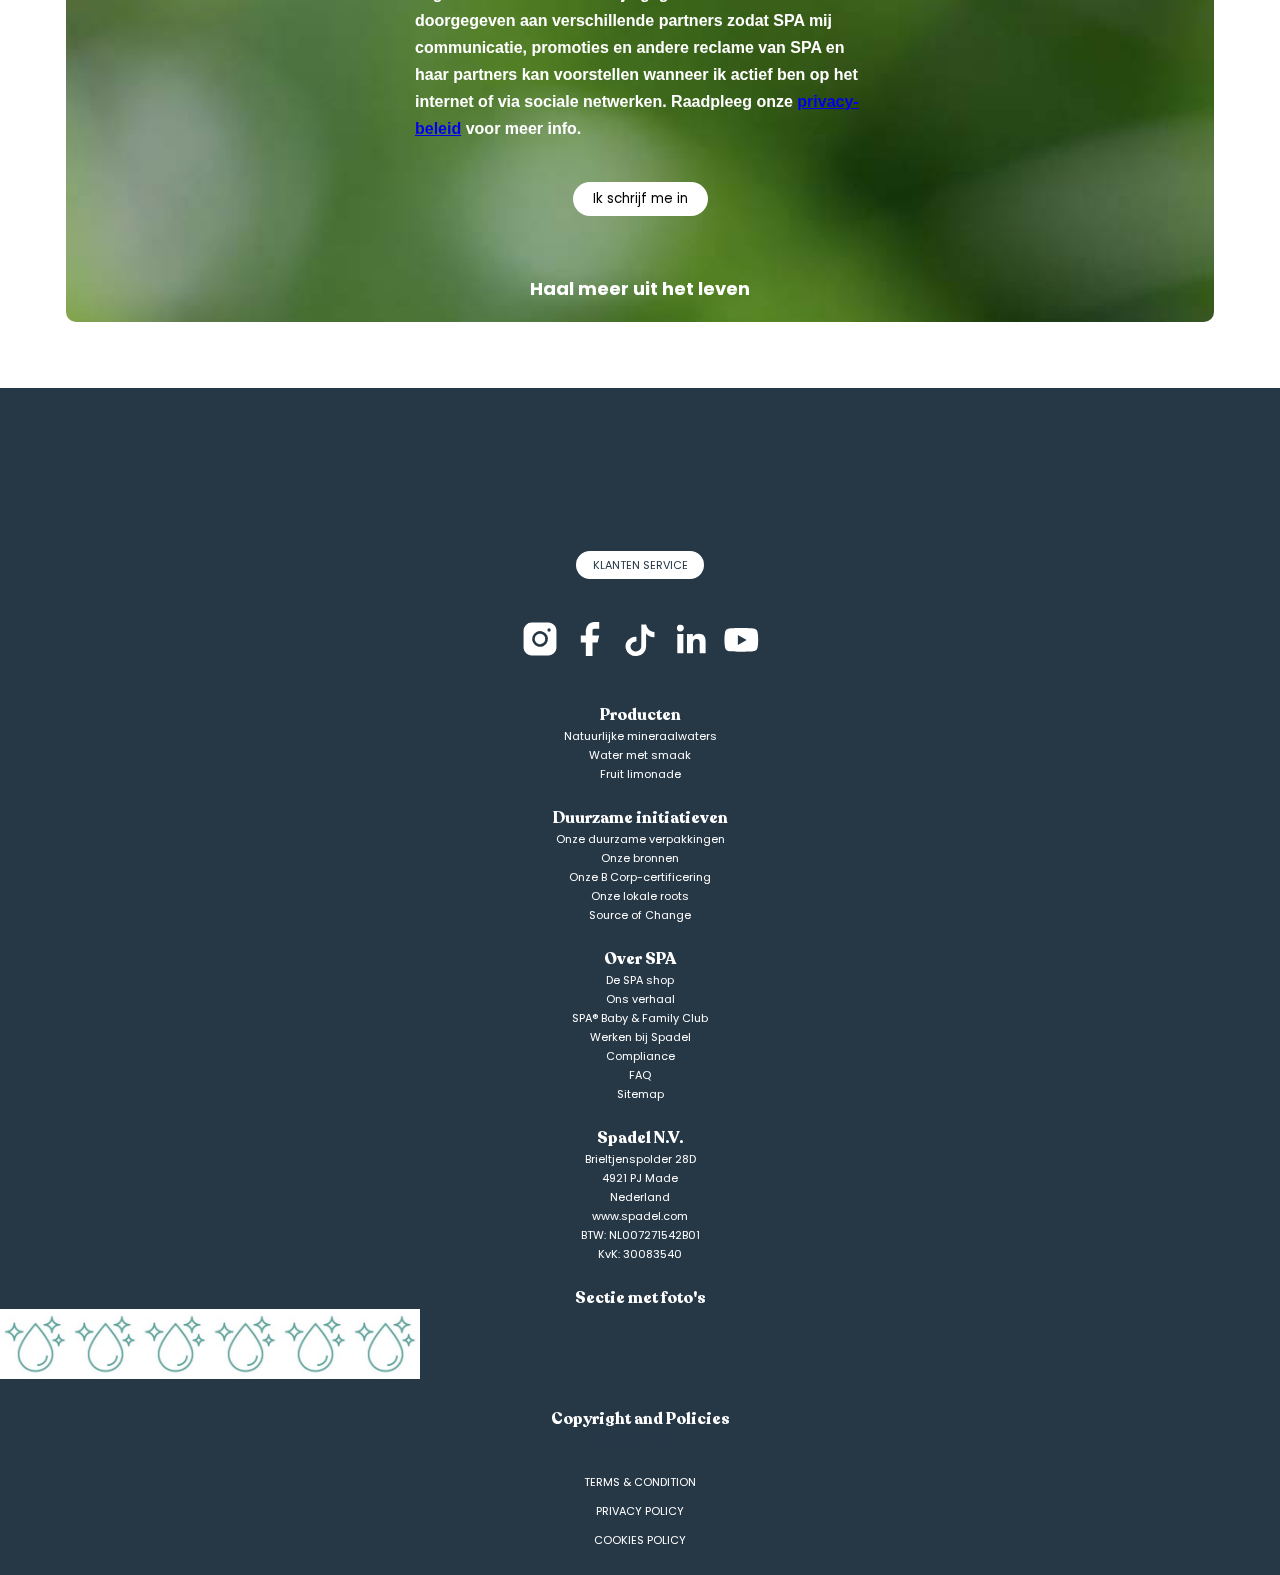
==== commit 05a75700: "acac" ====
--- a/inspiratie.html
+++ b/inspiratie.html
@@ -9,6 +9,8 @@
     <link rel="icon" type="image/svg+xml" href="images/favicon.svg" />
   </head>
   <body>
+    <!-- /* Eigenlijk is niks door mij geschreven alleen aangepast vanaf de
+    opdrachten van de les en chatgpt */ -->
     <header>
       <!-- het logo -->
       <a href="index.html">
--- a/styles/style.css
+++ b/styles/style.css
@@ -35,6 +35,11 @@
 /********************/
 /* ALGEMENE STIJLEN */
 /********************/
+
+body main {
+  padding: 4%;
+  background-color: var(--html-background);
+}
 body {
   margin:0;
   background-color:var(--standaard-lichte-achtergrond);
@@ -900,7 +905,7 @@
 }
 
 /* Stijlen voor dark mode */
-/* @media (prefers-color-scheme: dark) {
+@media (prefers-color-scheme: dark) {
   :root {
     --standaard-lichte-achtergrond: #263746;
     --secundaire-donkere-achtergrond: #11181f;
@@ -911,4 +916,25 @@
     --standaard-button-kleur: #fff;
     --standaard-button-accent-kleur: #263746;
     }
+}
+
+/* chatgpt:in css hoe kan ik snel styling geven op focus en andere toegankelijke dingen */
+/* a:focus {
+  outline: 2px dashed red;
+  outline-offset: 4px;
 } */
+
+a:focus-visible {
+  outline: 2px solid hotpink;
+  /* Fel oranje voor focus zichtbaar voor toetsenbordgebruikers */
+  outline-offset: 4px;
+}
+
+a:active {
+  color: #003366;
+  /* Nog donkerder blauw tijdens actief klikken */
+}
+
+/* a:visited {
+  color: #6c757d;
+} */
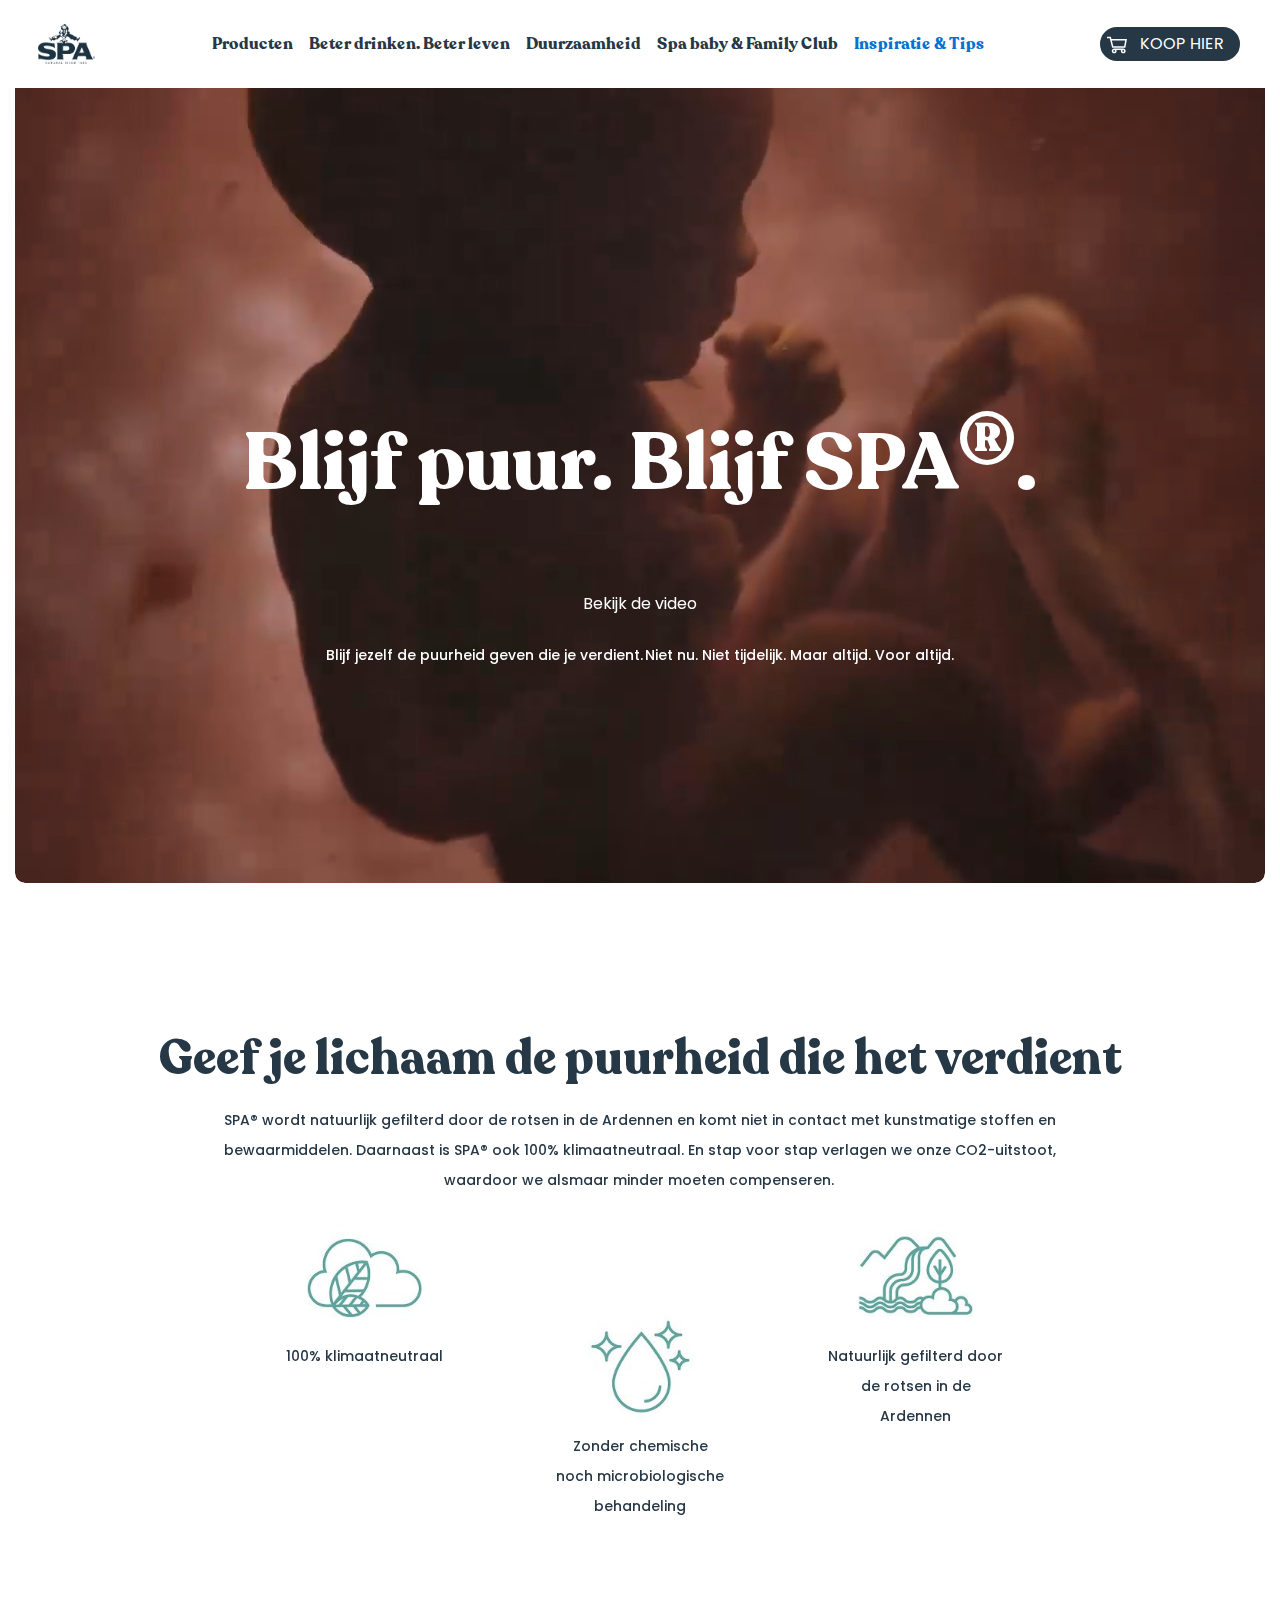
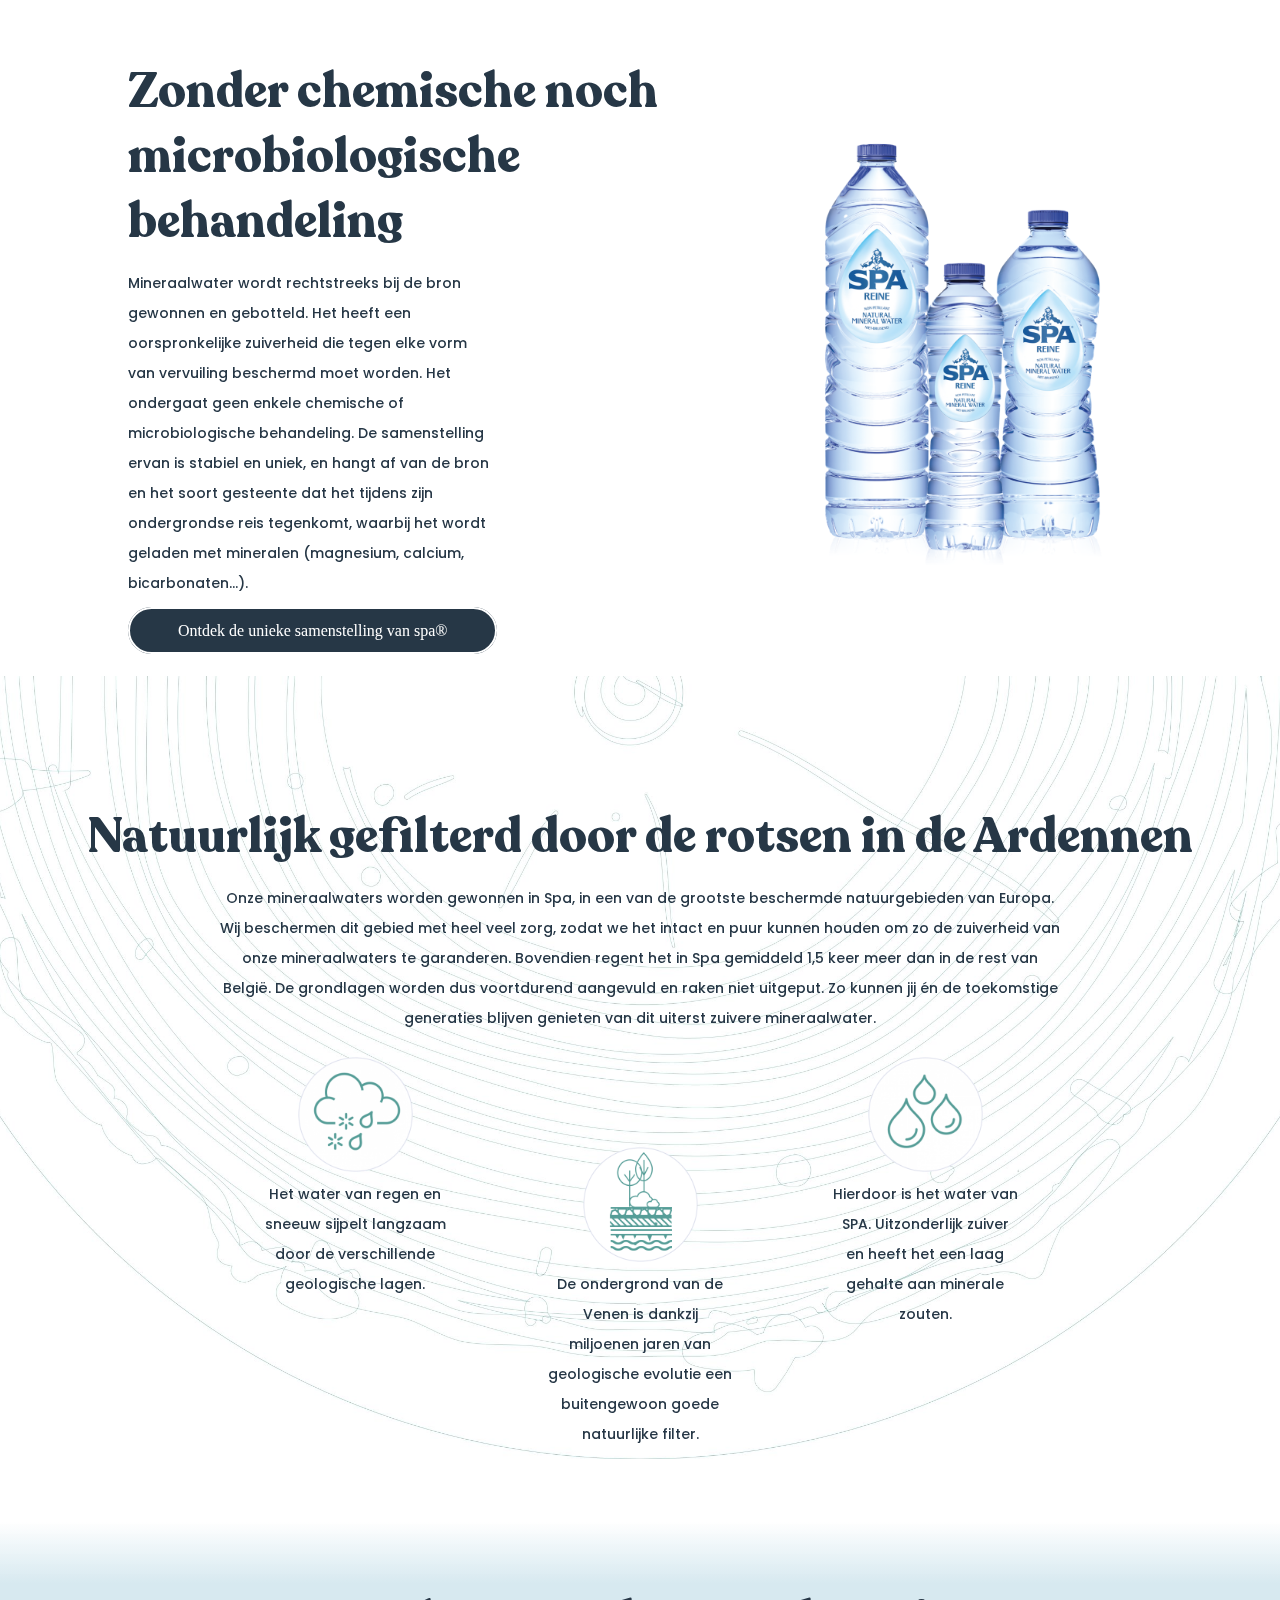
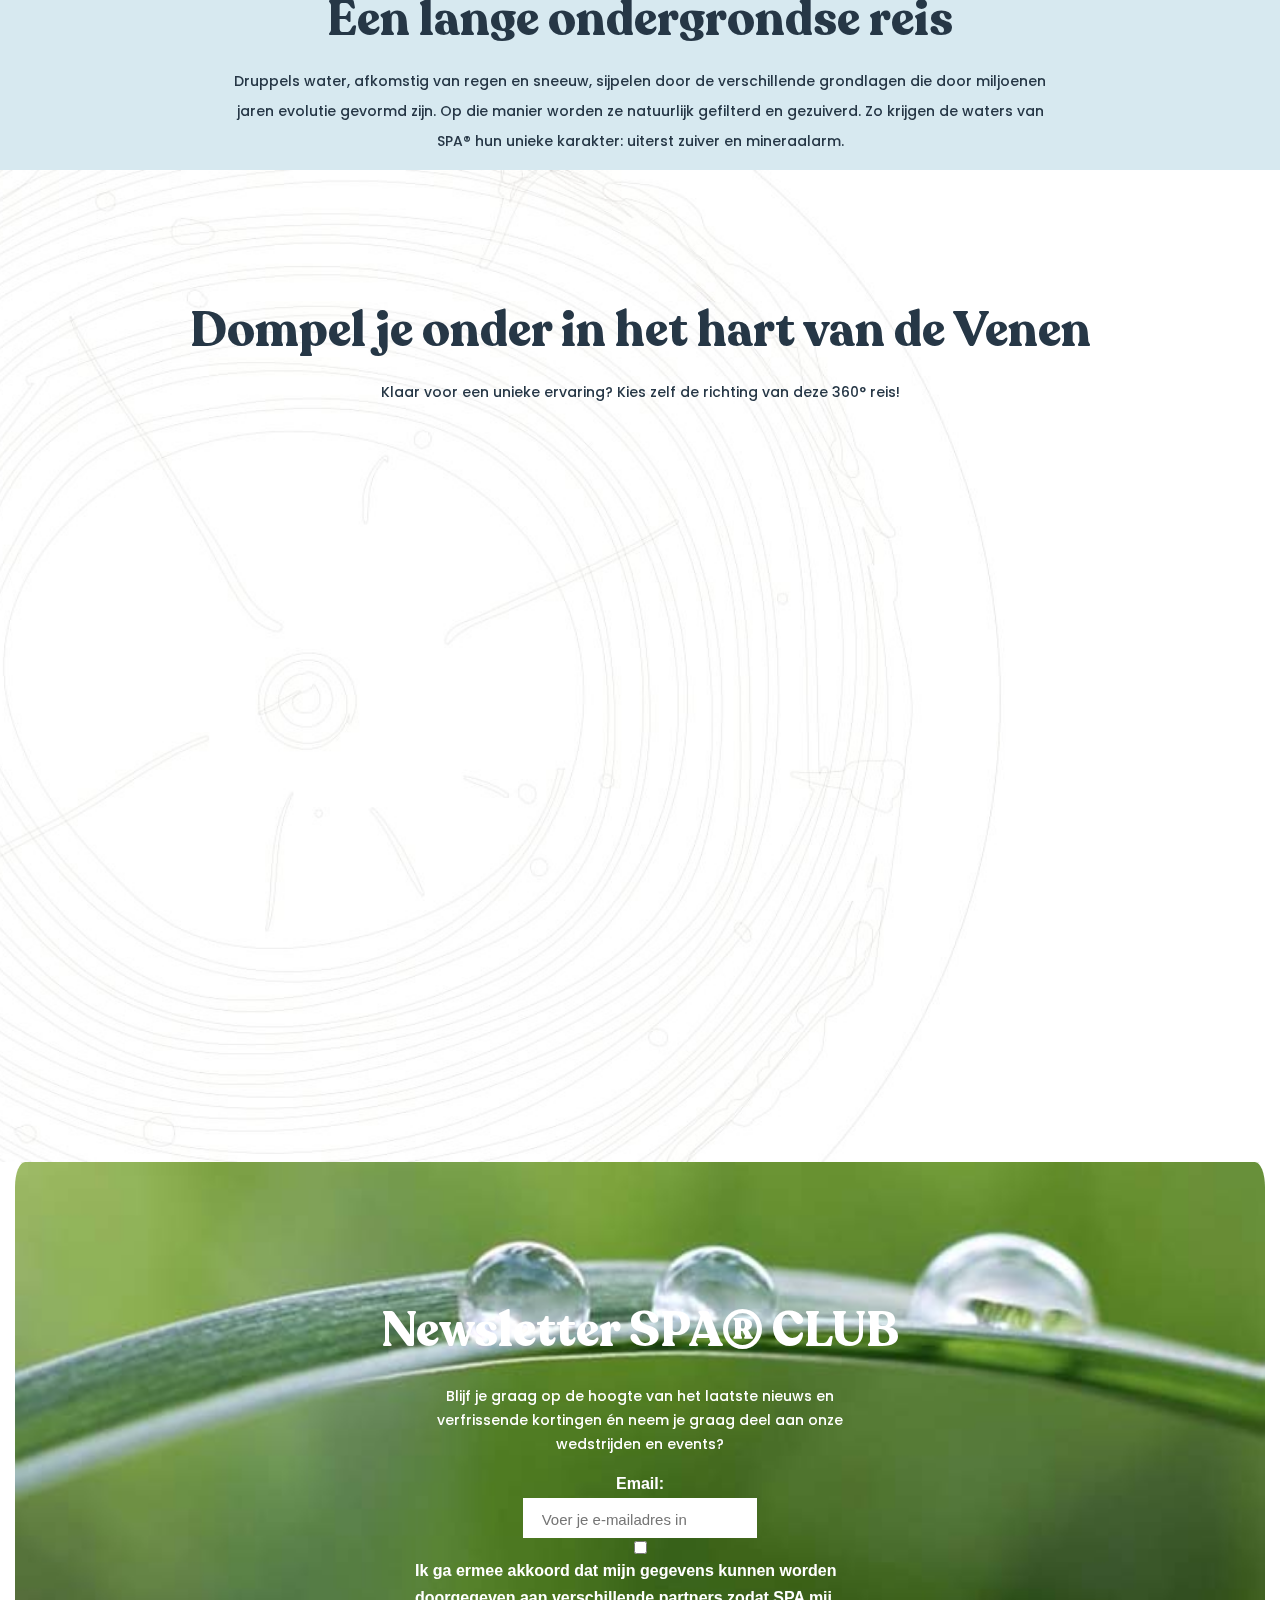
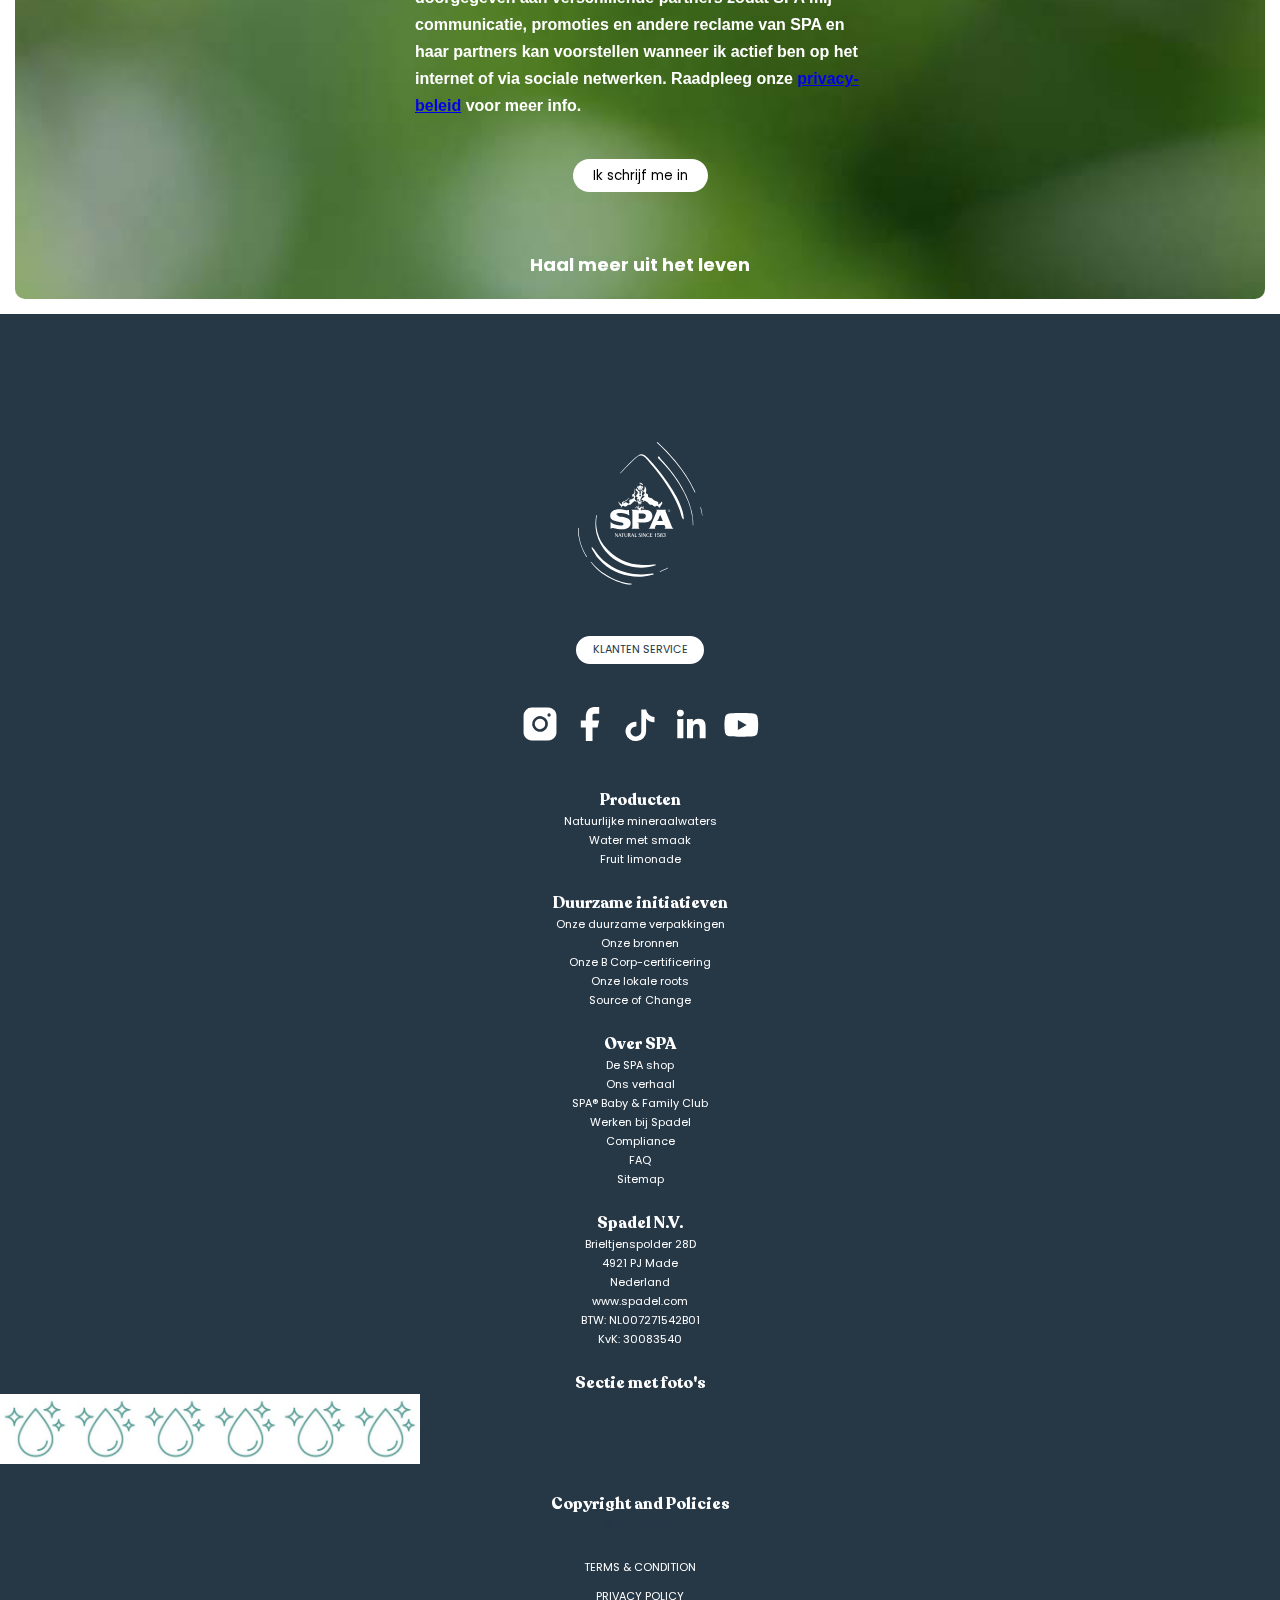
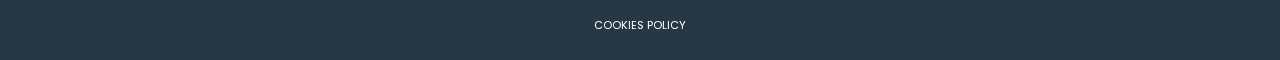
==== commit 4fbc4afc: "\x\x" ====
--- a/inspiratie.html
+++ b/inspiratie.html
@@ -9,7 +9,7 @@
     <link rel="icon" type="image/svg+xml" href="images/favicon.svg" />
   </head>
   <body>
-    <!-- /* Eigenlijk is niks door mij geschreven alleen aangepast vanaf de
+    <!-- /* Eigenlijk a;s je het zo bekijkt niks door mij geschreven alleen aangepast vanaf de
     opdrachten van de les en chatgpt */ -->
     <header>
       <!-- het logo -->
@@ -226,6 +226,46 @@
       </section>
     </main>
     <footer>
+      <svg
+        class="logo-light"
+        xmlns="http://www.w3.org/2000/svg"
+        fill="none"
+        viewBox="0 0 150 172"
+      >
+        <path
+          fill="#fff"
+          d="M110.688 82.615a1.465 1.465 0 0 1-1.461 1.46 1.46 1.46 0 1 1 1.461-1.46Zm-.217 0a1.241 1.241 0 0 0-2.118-.875 1.235 1.235 0 0 0 .874 2.11 1.24 1.24 0 0 0 1.244-1.235Zm-.969.147.354.677h-.233l-.331-.647h-.37v.647h-.21v-1.63h.557c.307 0 .55.114.55.484a.439.439 0 0 1-.317.468Zm-.59-.154h.357c.193 0 .324-.066.324-.284v-.063c0-.22-.131-.275-.324-.275h-.347l-.01.622ZM103.513 104.18h11.361c-.137-.098-1.522-.883-2.051-2.175l-7.749-18.93c-.279-.773.215-1.43.629-1.907H93.888c.398.298.988 1.22.647 1.973l-8.44 19.669c-.322.655-1.082 1.072-1.765 1.37h8.726s-1.117-.648-.716-1.691c.39-.979.828-1.937 1.315-2.871h10.021l1.002 2.096c.69 1.578-.734 2.303-1.165 2.466Zm-7.961-9.316H93.92l1.881-.612 2.878-6.866 3.109 7.478h-6.236ZM52.423 89.814c-2.71-.438-5.383-.995-5.383-2.644-.002-.19.028-.378.088-.559a6.592 6.592 0 0 0-1.713.357c1.002-1.398 3.007-1.798 4.992-1.787.385 0 .765 0 1.117.03 1.855.147 3.691.478 5.481.988 1.482.412 3.507 1.104 4.568 2.329l-.466-7.084c-.981.668-2.412.673-4.58.263-1.762-.333-4.311-.985-7.367-.985-4.936-.005-10.506 2.391-10.506 7.655 0 3.803 2.485 4.972 4.244 5.822 1.273.581 2.618.99 4 1.216 1.864.328 3.728.593 5.565 1.124 1.42.412 2.27 1.165 2.127 2.078-.212 1.378-2.078 1.721-4.006 1.616-2.708-.145-7.718-1.398-10.128-3.042a4.993 4.993 0 0 1-1.368-1.357v8.239c1.056-.903 2.633-.81 3.93-.598 3.565.589 10.314 2.405 15.492.319 2.797-1.132 4.727-3.219 4.727-6.724-.012-5.088-5.043-6.33-10.814-7.256ZM70.205 78.945c.293-.07.147-.233 0-.256a2.152 2.152 0 0 0-.933 0c-.82.202-.801.605-.699.736.147.17.525.198.965-.103.187-.18.416-.31.667-.377ZM73.146 78.024c.41.529.405 0 .377-.198a1.723 1.723 0 0 0-.405-.88c-.646-.76-1.2-.538-1.334-.356-.174.233.047.53.653.84.275.147.516.35.709.594ZM76.861 79.454c-.13.072-.184.27.072.233.342-.044.69.039.974.233.82.512 1.096.514 1.222.421.233-.163-.033-.465-.436-.582-.21-.065-.103-.214-.037-.256.163-.105.17-.189.13-.272-.04-.084-.214-.18-.503-.182-.5.018-.988.157-1.422.405ZM75.943 77.211a.272.272 0 0 0 .014.18c.086.151.368.056.559-.068.13-.078.246-.178.343-.296a.429.429 0 0 0 .102-.374c-.077-.217-.447-.17-.678.013a.945.945 0 0 0-.34.545Z"
+        ></path>
+        <path
+          fill="#fff"
+          d="M80.1 81.164h-4.042l-.011.016c-.163.405.14 1.058.466 1.31a1.686 1.686 0 0 1-1.15-1.268 1.59 1.59 0 0 1 0-.393v-.152c.011-.063.025-.126.043-.188 0-.026.014-.052.023-.077.01-.026.012-.05.021-.073a.125.125 0 0 0 .026-.02c0-.028.016-.056.028-.084.011-.028.023-.037.035-.056.221-.428.568-.779.995-1.004a4.07 4.07 0 0 1 1.54-.438 2.23 2.23 0 0 0 .7-.135.642.642 0 0 0 .41-.54.62.62 0 0 0-.541-.552 1.503 1.503 0 0 0-.811.16 5.77 5.77 0 0 0-.778.41c-.27.168-.553.368-.87.345a.296.296 0 0 1-.186-.07c-.138-.132-.021-.41-.163-.538a.307.307 0 0 0-.257-.048 1.128 1.128 0 0 0-.76.582c-.1.184-.163.386-.272.568a.67.67 0 0 1-.487.359c-.268.02-.487-.191-.678-.382a6.091 6.091 0 0 0-1.741-1.165 2.99 2.99 0 0 0-1.828-.254.646.646 0 0 0-.37.22.354.354 0 0 0 .065.465c.138.114.31.177.49.177.44.03.792-.042 1.223.063a.653.653 0 0 1 .336.165.21.21 0 0 1 .035.266c-.089.114-.266.088-.413.084a.96.96 0 0 0-.405.058.304.304 0 0 0-.15.126.234.234 0 0 0 .056.263.234.234 0 0 0 .082.049c.122.042.251.06.38.053a1.83 1.83 0 0 1 1.289.638c.15.225.223.492.212.762.007.116.002.232-.014.347a1.683 1.683 0 0 1-1.15 1.267c.336-.252.64-.904.467-1.31a.043.043 0 0 0-.012-.015H64.01c.658.465 1.264 1.13 1.264 1.846v18.743c0 1.542-.872 2.124-1.455 2.431h10.334c-.676-.365-1.275-.85-1.275-2.531v-4.278l-2.097-.764h9.998c4.13 0 8.455-2.383 8.455-8.042.012-3.188-2.126-7.377-9.133-7.396ZM77.872 92h-4.995v-6.325h4.82c2.698 0 3.729.931 3.729 3.228C81.43 90.826 79.929 92 77.87 92ZM69.442 69.913c-1.09-.536-1.417-1.237-1.177-2.83.161-1.064 1.005-1.05.58-1.933-.452-.931-1.724-1.253-.894-2.42.874-1.231 1.263-1.692.68-2.307a5.478 5.478 0 0 1-.918-1.94 10.155 10.155 0 0 1-.177-3.174c-.257.761-.466 1.995-.133 3.77.032.198.065.398.112.599.356 1.588.244 2.096-.879 2.305-.916.166-1.692.552-1.54 2.208.063.687.126 1.271-.152 1.677.587-.454 1.741-.727 2.098-.28.52.64.13 1.41-1.571 2.469-1.657 1.03-3.424.263-3.927 2.224-.345 1.341.962 2.527-.105 3.193-1.417.882-2.517-.743-3.785-1.127-1.023-.31-1.804 0-1.985.55-.182.549-.196.86-.725.837-.53-.023-.711-.728-.138-1.462.574-.734 1.545-.976 2.809-1.411 1.263-.436 1.645-1.237 2.03-1.738.643-.838.992-1.308 2.426-1.958l-.233.049c-3.168.67-2.29 2.356-5.062 3.165-2.774.808-3.804 1.448-4.023 2.477-.156.725.683 1.6.27 1.864-.412.263-.594.316-1-.105-.946-.98-1.6-.601-2.179-1.428-.363-.52-.31-1.63-.98-1.462-.555.142-1.473 1.37-.395 3.097-.596-1.437-.165-2.583.35-2.469.564.126.58 1.165.737 2.062.156.896 1.314 1.755 1.75 2.214.913.962.652 1.875.102 1.945-.291.035-.678-.263-.878-.454.321.71 1.056.931 1.512.573.336-.268.758-1.463 1.324-1.773.566-.31 1.284-.75 1.56-.424a2.532 2.532 0 0 0 2.302.99c1.326-.137 2.165-2.329 3.37-2.252 1.205.077 1.839.601 2.87-.414 1.033-1.016 1.702-1.786 2.735-2.753a9.342 9.342 0 0 1 1.542-1.11c.804-.576 1.105.598 1.557.724.375.102.897.025 1.196.076-.294-.545-.382-1.518-1.056-1.844ZM74.953 50.218c0 .056.012.114.016.172.233 1.586 2.39.454 3.093 1.787C77.787 50.41 76.342 49 74.594 49a3.497 3.497 0 0 0-2.293.994c.925-.591 2.547-.65 2.652.224Z"
+        ></path>
+        <path
+          fill="#fff"
+          d="M73.343 70.428c.028.794.396.419.687.347.501-.126 1.203.088 1.033-.403-.184-.533-.338-.717-.094-1.57.367-1.231.93-2.395 1.67-3.447.894-1.192.876-1.443.256-2.156-.62-.713-.098-1.45.247-1.886a1.132 1.132 0 0 0 .07-1.463c-.369-.526-.266-.82.482-1.695.117-.138.228-.282.33-.431.35-.578-.05-1.043-.386-.624a6.204 6.204 0 0 1-2.38 2.221c-.36.198-.193.571-.076.755l.074.107a1.61 1.61 0 0 1 .336 1.195c-.128.803-1.002.778-1.002.778s-.874.025-1.002-.778c-.11-.685.326-1.165.433-1.337.569-1.087-.683-.568-1.722-1.63a4.632 4.632 0 0 1-1.177-1.81c-.401-1.045-1.382-1.304-2.01.494-.258.74.325 1.248 1.131 1.598 1.422.614 2.478 2.305.48 4.231-1.997 1.926-.699 2.795-.354 2.87.55.102.988.232 1.08.821.172 1.146-1.336 1.67-.793 2.271.153.17.494-.035.997-.207.972-.317 1.64.293 1.69 1.749Zm1.249-7.34a1.022 1.022 0 1 1 0 2.048 1.022 1.022 0 0 1 0-2.051v.002Z"
+        ></path>
+        <path
+          fill="#fff"
+          d="M100.305 71.727c-.671-.172-.618.943-.981 1.463-.578.826-1.233.447-2.18 1.427-.407.422-.587.364-.999.105-.412-.258.221-.806.27-1.542.086-1.29-1.251-1.986-4.022-2.794-2.771-.808-1.895-2.495-5.062-3.165-3.167-.671-3.496-1.276-3.263-2.988.217-1.558-.632-2.064-1.533-2.243-1.117-.233-1.252-.538-.879-2.306.496-2.354.422-4.334-.774-5.677a4.475 4.475 0 0 0-1.31-.971c.22.272 1.003 1.465.042 3.626-.286.645-1.256 1.595-1.386 2.196-.077.435.063.8.834 1.176 1.883.917.75 2.08.431 2.424-.319.345-2.386 1.975-.755 2.024 1.927.053.723 1.337.126 1.954s-1.699 1.078-2.41 1.905c-.71.827.047 1.192.466 1.239.42.046 1.177 0 1.399.412.221.412.168 1.3-.299 1.984.986.072 1.315-1.087 1.315-1.087a.617.617 0 0 1 .373-.347.907.907 0 0 1 .165-.035h.019a.976.976 0 0 1 .184 0c.066.005.131.014.196.028h.032a2.505 2.505 0 0 1 .415.125c.986.382 2.165 1.319 2.564 1.717.99.969 1.335 1.437 2.367 2.452 1.033 1.016 1.688.5 2.895.415 1.207-.087 2.072 2.135 3.398 2.273 1.326.137 1.932-.678 2.21-1.004.277-.326 1.055.107 1.63.417.576.31.989 1.504 1.327 1.772.499.396 1.242.093 1.482-.652.18-.568.32-1.316 1.1-2.05 2.496-2.328 1.284-4.1.613-4.273ZM75.023 71.948c-.04-.037-.03-.072.011-.077.257-.026.496-.139.68-.319.215-.26 0-.477-.083-.466-.138.012-.256.347-.893.2-.636-.146-.657.213-1.093.371-.48.172-.538-.128-.699-.647-.123-.378-.18-.7-.387-.87-.573-.493-1.82.11-1.584.765.363.566.969 2.159 1.13 2.513.16.354.974.517 1.529.912.454.327.536.895.862.7.326-.196-.203-.776-.294-.881-.09-.105-.538-.445-.305-.547.233-.103.66.638.771.824.112.186.35.657.613.391.264-.265-.153-.757-.314-1.008-.161-.252-.436-.452-.282-.526.233-.105.64.537.815.798.175.261.317.557.543.387.226-.17.021-.51-.172-.848-.193-.338-.417-.491-.54-.698-.124-.208.195-.18.465.244s.408.398.466.335c.059-.062.17-.258-.125-.715-.296-.456-1.114-.838-1.114-.838ZM71.609 55.206a.41.41 0 0 0 .105 0c.769 2.914 2.88 2.937 2.88 2.937s1.513-.019 2.445-1.789a5.55 5.55 0 0 0 .438-1.148s.524.105.746-.757c.221-.861-.182-1.23-.625-1.006l-.077.042s-.286-.757-1.451-.785c-1.017-.025-.278-.22-.301-.37-.023-.149-.76-.233-1.165-.233-.181.001-.362.013-.541.035-.322.04-.618.112-.632.205-.014.093.147.151.21.22.063.067.04.062 0 .088a1.376 1.376 0 0 1-.506.062 1.709 1.709 0 0 0-1.207.445c-.07.07-.133.149-.186.233a1.014 1.014 0 0 0-.06.114c-.467-.31-.933.07-.7.964.147.61.464.727.627.743Zm1.44-.594a.391.391 0 0 1-.303-.16.699.699 0 0 1-.149-.4c-.023-.327.154-.604.394-.62a.378.378 0 0 1 .326.158c.09.115.143.255.152.4.02.327-.156.604-.397.62l-.023.002Zm2.82-1.022a.383.383 0 0 1 .329-.158c.233.016.417.293.394.62a.699.699 0 0 1-.15.4.39.39 0 0 1-.303.16h-.023c-.233-.016-.417-.293-.396-.619a.733.733 0 0 1 .15-.403Zm.051 2.478a.13.13 0 0 1 .089.086.164.164 0 0 1 0 .128c-.033.066-.11.114-.252.16a1.167 1.167 0 0 0-.384.336.993.993 0 0 1-.76.387h-.026a.991.991 0 0 1-.757-.387 1.166 1.166 0 0 0-.385-.335c-.142-.047-.219-.096-.251-.16a.162.162 0 0 1 0-.129.131.131 0 0 1 .088-.086c.11-.03.291.058.56.275.22.162.488.244.762.233.276.012.548-.07.771-.233.254-.215.436-.305.545-.275Zm-1.605-.71c.181.151.277.151.277.151s.1 0 .282-.151a.407.407 0 0 1 .35-.12.126.126 0 0 1 .086.078c.02.072 0 .174-.187.233a.515.515 0 0 0-.217.195l-.023.03a.384.384 0 0 1-.289.161.394.394 0 0 1-.291-.16l-.021-.03a.515.515 0 0 0-.217-.196c-.193-.068-.21-.17-.186-.233a.125.125 0 0 1 .086-.077.409.409 0 0 1 .345.119h.005Z"
+        ></path>
+        <path
+          fill="#fff"
+          d="M76.075 70.442c-.52-.072-.48.16-.233.296a.645.645 0 0 1 .354.824c-.082.282-.32.6.077.86.245.167.373 0 .585-.347.212-.347.515-.883.268-1.2-.184-.242-.758-.394-1.051-.433ZM72.481 74.263s-.284-.202-.384-.093c-.245.433.084.857.396.366.091-.135.091-.205-.011-.273ZM72.734 74.554c-.206.426.303.685.48.342a.205.205 0 0 0-.059-.27c-.118-.102-.36-.2-.421-.072ZM47.725 109.59v4.31h-.504l-2.33-3.665v3.665h-.41v-4.31h.85l1.99 3.125v-3.125h.404ZM50.493 109.56l1.79 4.341h-.837l-.594-1.442h-1.583l-.594 1.442h-.417l1.778-4.341h.457Zm-1.075 2.54h1.291l-.65-1.558-.64 1.558ZM55.261 109.59v.358h-1.24v3.959h-.778v-3.959h-1.247v-.358h3.265ZM59.087 109.59v2.867c.002.223-.052.444-.156.642a1.449 1.449 0 0 1-.445.522 1.78 1.78 0 0 1-1.081.345 1.698 1.698 0 0 1-1.096-.382 1.375 1.375 0 0 1-.547-1.113v-2.881h.776v2.999a.952.952 0 0 0 .303.699 1.025 1.025 0 0 0 .741.305 1.084 1.084 0 0 0 1.02-.658c.053-.129.08-.267.078-.406v-2.939h.407ZM61.959 111.525l1.398 2.382h-.839l-1.398-2.382h-.36v2.375h-.778v-4.31h2.026a.896.896 0 0 1 .657.279.921.921 0 0 1 .284.664.957.957 0 0 1-.298.71.925.925 0 0 1-.303.203 1.129 1.129 0 0 1-.39.079Zm-1.2-.359h.699a.695.695 0 0 0 .482-.184.592.592 0 0 0 .196-.451.518.518 0 0 0-.189-.415.735.735 0 0 0-.49-.161h-.699v1.211ZM65.796 109.559l1.79 4.341h-.837l-.595-1.443h-1.582l-.594 1.441h-.418l1.779-4.341.457.002ZM64.72 112.1h1.291l-.65-1.558-.64 1.558ZM70.609 113.542v.358h-2.396v-4.31h.778v3.959l1.618-.007ZM75.094 110.593a.93.93 0 0 0-.317-.512.88.88 0 0 0-.552-.18 1.06 1.06 0 0 0-.56.133.396.396 0 0 0-.217.345c.005.127.053.25.136.347.219.22.471.405.748.547.566.326.932.622 1.105.892.127.196.195.424.195.657a1.008 1.008 0 0 1-.389.799c-.33.263-.744.397-1.165.377a2.12 2.12 0 0 1-1.3-.389v-.78h.179c.064.229.198.432.382.582.199.156.446.239.7.233.247.013.495-.038.717-.149a.449.449 0 0 0 .259-.408.798.798 0 0 0-.194-.503 3.019 3.019 0 0 0-.827-.598 2.99 2.99 0 0 1-.998-.776 1.111 1.111 0 0 1-.2-.622.863.863 0 0 1 .322-.68 1.48 1.48 0 0 1 .482-.258c.19-.064.39-.096.592-.096a1.456 1.456 0 0 1 1.079.452v.587h-.177ZM77.064 109.59v4.31h-.779v-4.31h.779ZM81.199 109.59v4.31h-.504l-2.33-3.665v3.665h-.408v-4.31h.853l1.988 3.125v-3.125h.4ZM85.496 112.603l.418.126c-.077.171-.17.334-.278.487a2.074 2.074 0 0 1-.338.347c-.364.288-.817.44-1.282.428a1.954 1.954 0 0 1-1.456-.603 2.182 2.182 0 0 1-.504-.775 2.245 2.245 0 0 1-.153-.818 2.095 2.095 0 0 1 .645-1.546 2.326 2.326 0 0 1 1.71-.699c.25-.004.496.033.733.11.242.088.47.213.675.37v.622h-.205a1.425 1.425 0 0 0-1.265-.748 1.296 1.296 0 0 0-1.189.699c-.2.355-.302.757-.296 1.164-.007.415.093.824.292 1.188a1.209 1.209 0 0 0 1.118.666 1.35 1.35 0 0 0 1.007-.417c.165-.171.29-.376.368-.601ZM89.228 113.542v.358H86.53v-4.31h2.697v.358H87.31v1.211h1.918v.366H87.31v2.024l1.918-.007ZM93.557 109.469v4.425h-.779v-3.34l-.839.149v-.393c.23-.03.447-.126.625-.275.172-.157.307-.351.394-.566h.599ZM95.457 111.257c.265-.165.57-.253.883-.257.24 0 .477.046.7.136.216.088.412.22.575.388a1.302 1.302 0 0 1 .403.951 1.291 1.291 0 0 1-.585 1.101 2.223 2.223 0 0 1-1.326.394 1.892 1.892 0 0 1-.65-.103 2.057 2.057 0 0 1-.578-.356v-.873l.33.093c.032.242.147.466.325.633.173.162.402.25.638.247a.955.955 0 0 0 .7-.296 1.138 1.138 0 0 0 .328-.836 1.205 1.205 0 0 0-.256-.775.82.82 0 0 0-.678-.333.81.81 0 0 0-.492.153c-.15.116-.266.271-.333.448h-.355v-2.492h2.529v.647h-2.167l.009 1.13ZM100.729 111.525c.261.085.489.248.655.466.157.216.239.478.233.745a1.078 1.078 0 0 1-.496.931 1.786 1.786 0 0 1-1.056.322c-.212 0-.423-.033-.625-.1a1.65 1.65 0 0 1-.526-.278 1.104 1.104 0 0 1-.44-.905c-.008-.26.074-.514.232-.72.17-.214.402-.37.664-.447a1.168 1.168 0 0 1-.466-.303.995.995 0 0 1-.254-.685.94.94 0 0 1 .53-.861c.272-.156.582-.236.896-.233.363-.012.719.102 1.007.321a.931.931 0 0 1 .373.762c.004.215-.061.425-.186.601a1.233 1.233 0 0 1-.541.384Zm-.699.174a.636.636 0 0 0-.585.359c-.1.179-.152.382-.147.587-.004.216.048.43.152.619a.628.628 0 0 0 .58.357.697.697 0 0 0 .594-.333c.129-.178.199-.391.201-.61a1.061 1.061 0 0 0-.233-.687.709.709 0 0 0-.562-.299v.007Zm0-1.916a.467.467 0 0 0-.427.254 1.086 1.086 0 0 0-.132.552 1 1 0 0 0 .12.512.476.476 0 0 0 .437.263.576.576 0 0 0 .505-.331.85.85 0 0 0 .128-.447.925.925 0 0 0-.2-.582.536.536 0 0 0-.44-.228l.009.007ZM104.243 111.524c.274.083.518.245.699.466.174.224.267.5.264.783a1.006 1.006 0 0 1-.564.92 2.437 2.437 0 0 1-1.196.272 2.482 2.482 0 0 1-1.265-.31l-.126-.822.331-.126c.013.128.046.253.098.371a1.003 1.003 0 0 0 .906.549.98.98 0 0 0 .723-.302.897.897 0 0 0 .277-.643.79.79 0 0 0-.373-.671 1.443 1.443 0 0 0-.844-.258h-.084v-.361c.248-.004.493-.056.721-.154a.7.7 0 0 0 .48-.634.74.74 0 0 0-.336-.626.95.95 0 0 0-.564-.179.86.86 0 0 0-.536.167.95.95 0 0 0-.326.489l-.324-.086.107-.638c.388-.201.82-.299 1.256-.286a2.32 2.32 0 0 1 .932.167.868.868 0 0 1 .606.839c.006.24-.071.476-.219.666a1.27 1.27 0 0 1-.643.407Z"
+        ></path>
+        <g fill="#fff" clip-path="url(#slsd)">
+          <path
+            d="M.851 103.413a.391.391 0 0 0-.64-.339.386.386 0 0 0-.14.265c0 .168-.39 4.196.663 10.508a65.26 65.26 0 0 0 9.314 24.108.387.387 0 0 0 .328.18.384.384 0 0 0 .322-.163.392.392 0 0 0 .014-.434C-.538 119.8.836 103.577.852 103.413ZM107.52 150.978c-3.162 1.912-9.166 4.188-9.228 4.212a.389.389 0 0 0-.11.66.39.39 0 0 0 .387.07c.25-.094 6.129-2.343 9.369-4.275a.387.387 0 0 0 .239-.4.382.382 0 0 0-.163-.28.39.39 0 0 0-.467.013h-.027ZM116.623 22.114A203.863 203.863 0 0 0 96.263.847C95.81.457 94.97-.168 94.72.043c-.344.289.53 1.425.53 1.425 2.456 2.287 4.907 4.583 7.269 6.968 10.473 10.578 19.99 21.942 27.981 34.534a150.559 150.559 0 0 1 8.736 15.716s1.019 2.213 1.432 2.15c.328-.046-.304-1.584-.585-2.236-6.176-13.186-14.197-25.244-23.461-36.486ZM149.412 87.158a103.774 103.774 0 0 0-1.706-7.705c-.144-.504-.433-1.382-.679-1.324-.344.086.09 1.663.09 1.663a96.763 96.763 0 0 1 1.784 8.1c.079.336.18.666.304.988l.301-.05a12.44 12.44 0 0 0-.094-1.672ZM89.696 157.836c-.734.018-1.467.078-2.194.18a17.24 17.24 0 0 0-1.312.218h-.086c-26.052 4.029-52.908-7.385-66.422-28.835a.565.565 0 0 1-.036-.063l-.245-.39c-.598-.945-1.987-2.994-2.733-2.764-.746.231-.121 1.714.238 2.487a55.92 55.92 0 0 0 12.636 16.676c13.112 12.042 31.498 17.734 49.146 16.051 3.673-.337 7.31-.99 10.871-1.952.831-.304 1.561-.749 1.304-1.342a2.38 2.38 0 0 0-1.167-.266Z"
+          ></path>
+          <path
+            d="M91.83 146.906c-1.108.059-2.498.172-3.77.285-1.745.156-3.252.317-3.482.34h-.032c-2.129.15-4.264.193-6.398.129a61.85 61.85 0 0 1-46.48-22.848 33.274 33.274 0 0 1-.756-.944c-.051-.063-.102-.121-.149-.184-7.764-10.087-8.826-22.539-8.978-25.49a61.917 61.917 0 0 1 .804-10.056.391.391 0 1 0-.773-.125v.063c-2.03 11.098-.952 22.438 5.032 33.734 12.519 23.98 41.588 34.414 66.528 26.217.52-1.085-1.034-1.164-1.546-1.121ZM63.379 169.879c-1.952 0-5.582-.738-5.582-.738-13.835-2.85-22.25-8.826-28.809-12.983-6.558-4.157-12.062-11.153-12.53-11.73-.964-1.195-1.42-.715-1.42-.715 15.258 22.457 45.55 27.532 45.55 27.532 4.895.683 4.727-1.366 2.79-1.366ZM138.135 93.65a71.262 71.262 0 0 0-1.811-11.254 100.919 100.919 0 0 0-6.292-17.956c-5.774-12.69-13.553-24.089-22.415-34.789-2.646-3.193-5.402-6.288-8.224-9.321a13.572 13.572 0 0 1-1.452-2.182c-.246-.504-1.254-1.296-1.952-.344-.527.707.125 1.605.495 2.018.844.828 1.675 1.66 2.495 2.51 8.248 8.545 15.778 17.68 22.164 27.715a122.265 122.265 0 0 1 11.203 21.962 83.197 83.197 0 0 1 4.814 18.17c.273 1.953.335 3.943.456 5.915.078 1.253.09 2.506.145 3.759.031.152.082.299.152.437.476-.285.41-.695.39-1.05-.035-1.866-.019-3.736-.168-5.59ZM104.369 44.099c-15.064-20.393-22.25-26.79-25.502-28.7a5.62 5.62 0 0 0-3.025-.66 8.497 8.497 0 0 0-3.053 1.09 25.077 25.077 0 0 0-4.177 3.04c-2.596 2.343-5.164 4.685-7.584 7.207-3.467 3.575-6.796 7.284-10.177 10.93a1.9 1.9 0 0 0-.507 1.077c.334-.24.653-.502.956-.78 1.835-1.91 3.623-3.857 5.485-5.739 3.411-3.45 6.839-6.893 10.317-10.282a35.058 35.058 0 0 1 4.145-3.513c.94-.648 1.971-1.151 3.06-1.491a5.03 5.03 0 0 1 2.265-.148 7.026 7.026 0 0 1 3.704 2.22c5.04 5.434 32.255 35.578 41.479 62.66l.121.352c0 .02 0 .035.02.05.507 1.47.967 2.958 1.378 4.462v.059c.043.175.175.75.39 1.503.457 1.62 1.281 4.063 2.311 5.074.171.185.397.31.644.356.75.039 1.784-16.224-22.25-48.767Z"
+          ></path>
+        </g>
+        <defs>
+          <clipPath id="slsd">
+            <path fill="#fff" d="M0 0h149.502v171.385H0z"></path>
+          </clipPath>
+        </defs>
+      </svg>
       <a href="">KLANTEN SERVICE</a>
       <nav>
         <ul>
--- a/styles/style.css
+++ b/styles/style.css
@@ -36,10 +36,6 @@
 /* ALGEMENE STIJLEN */
 /********************/
 
-body main {
-  padding: 4%;
-  background-color: var(--html-background);
-}
 body {
   margin:0;
   background-color:var(--standaard-lichte-achtergrond);
@@ -779,6 +775,8 @@
 /******************************************************/
 @media screen and (min-width: 1000px) {
 
+
+
     header nav {
         position: relative;/* Zorg ervoor dat de nav relatieve positie heeft */
       }
